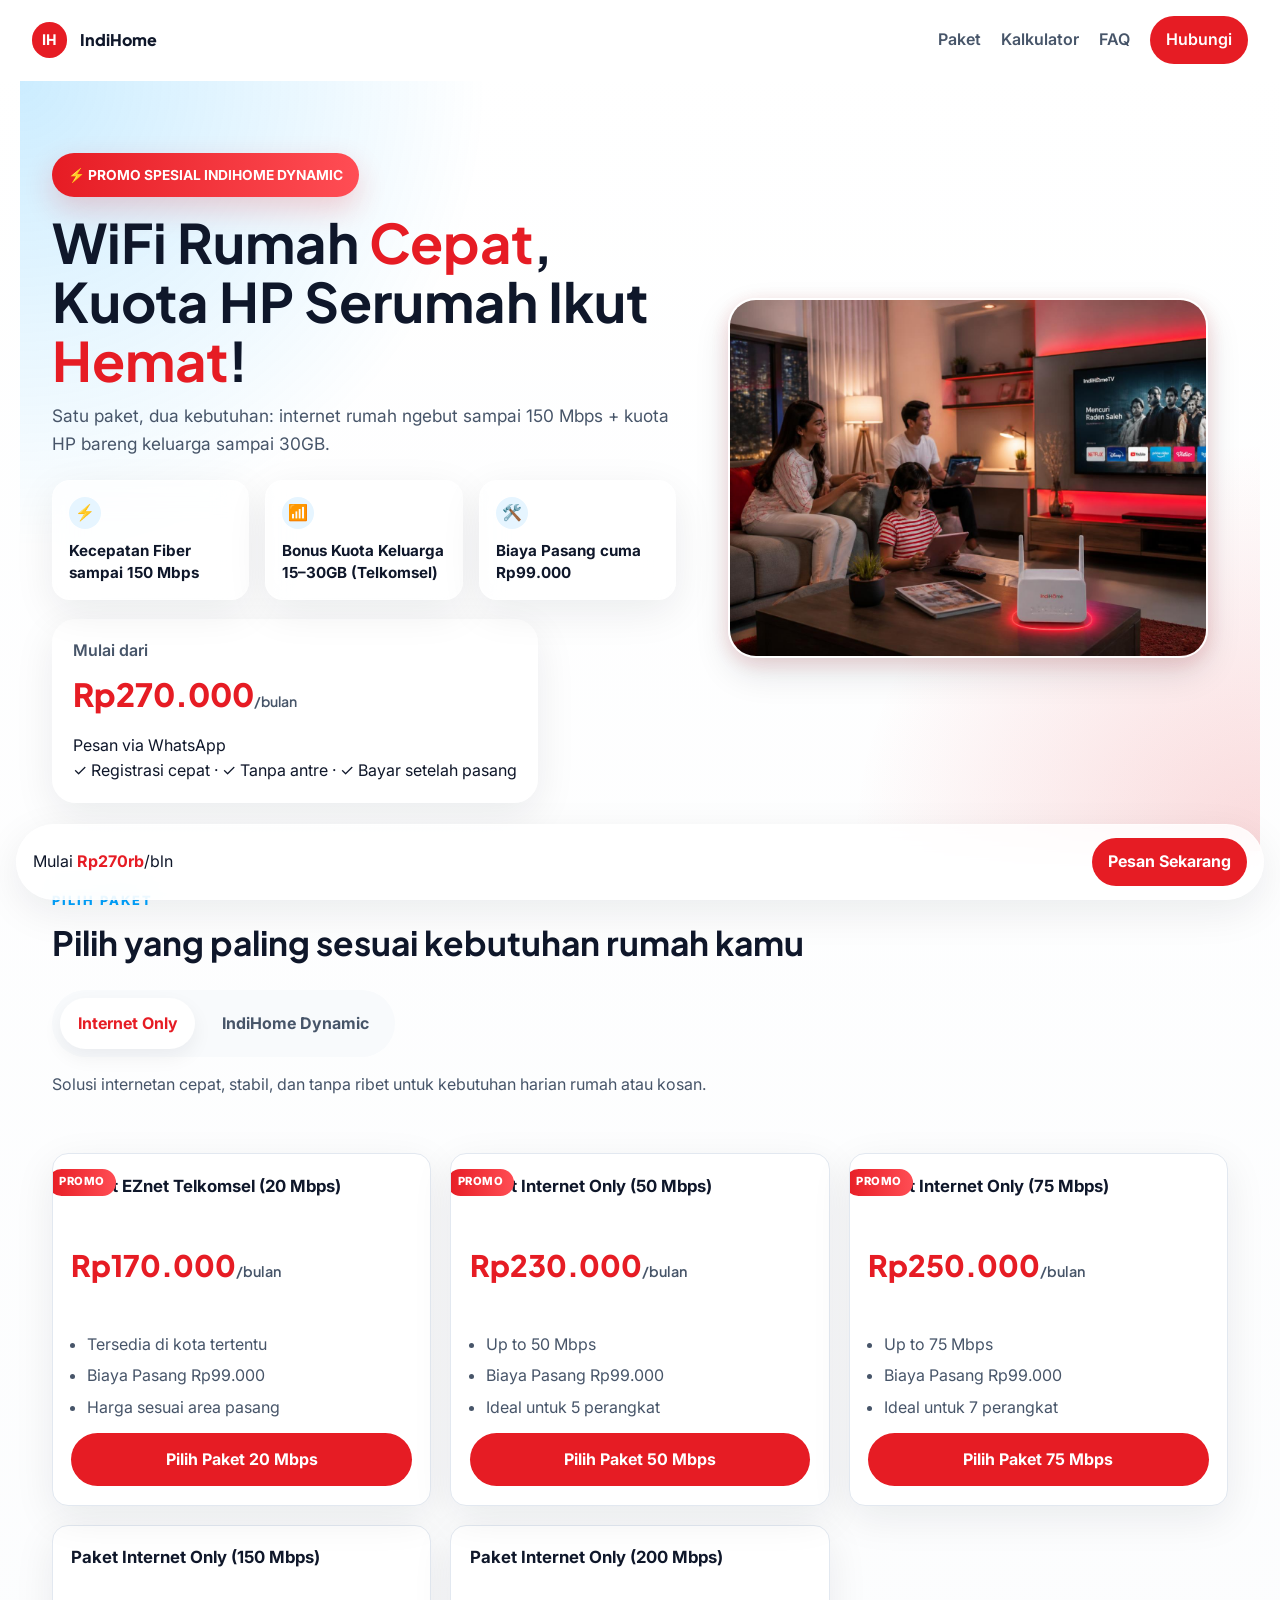
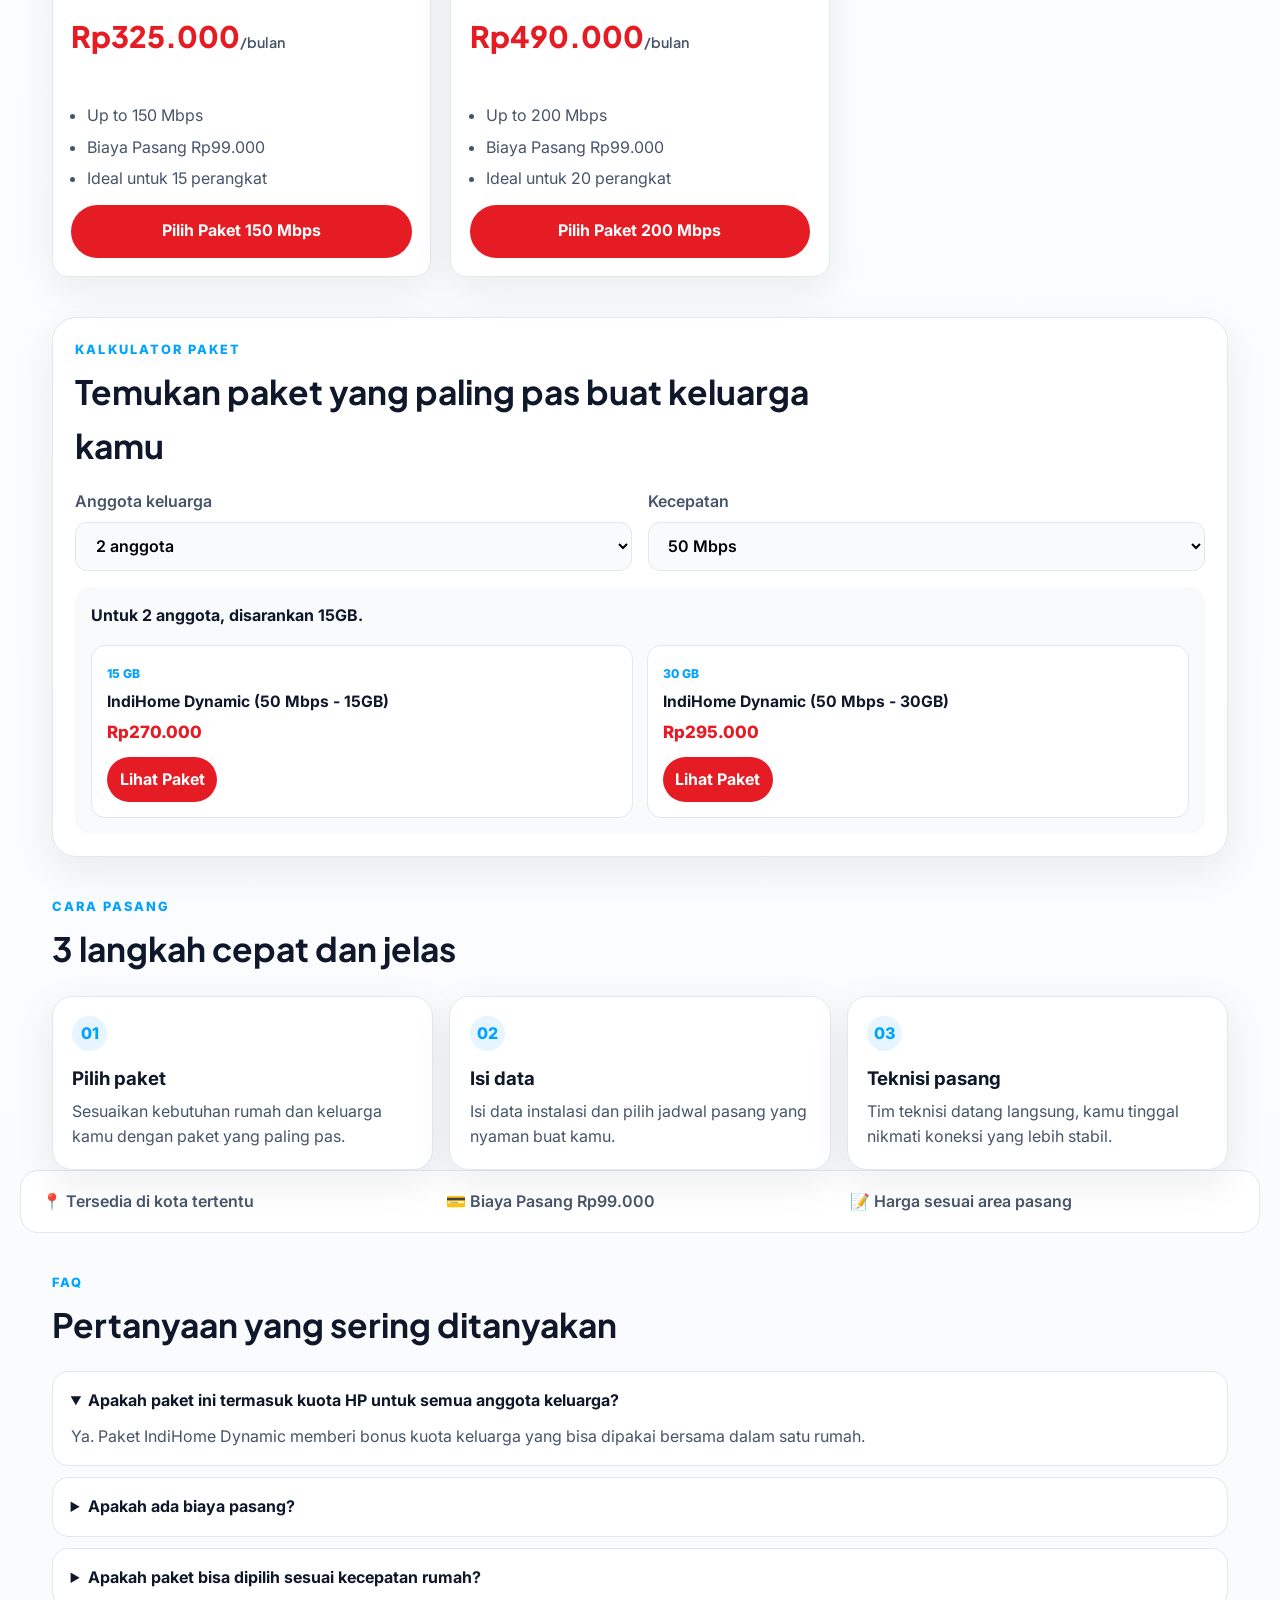
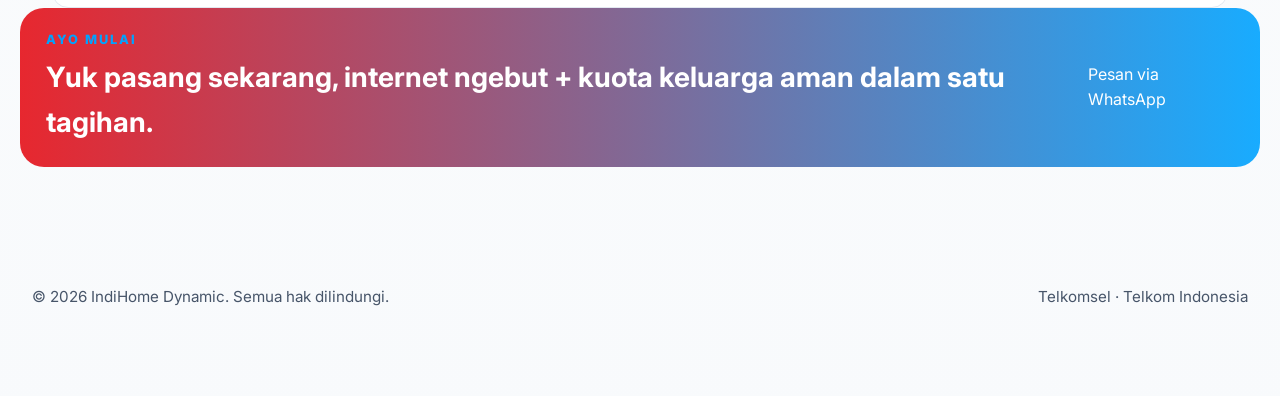
==== index.html @ 542eaa70 "Add files via upload" ====
<!DOCTYPE html>
<html lang="id">
  <head>
    <meta charset="UTF-8" />
    <meta name="viewport" content="width=device-width, initial-scale=1.0" />
    <title>IndiHome Dynamic — Promo Landing Page</title>
    <meta
      name="description"
      content="Landing page promo IndiHome Dynamic dengan paket internet rumah dan bonus kuota keluarga."
    />
    <link rel="preconnect" href="https://fonts.googleapis.com" />
    <link rel="preconnect" href="https://fonts.gstatic.com" crossorigin />
    <link
      href="https://fonts.googleapis.com/css2?family=Inter:wght@400;500;600;700&family=Plus+Jakarta+Sans:wght@600;700;800&display=swap"
      rel="stylesheet"
    />
    <link rel="stylesheet" href="styles.css" />
  </head>
  <body>
    <header class="site-header">
      <a class="brand" href="#top" aria-label="IndiHome Dynamic">
        <span class="brand__mark">IH</span>
        <span class="brand__name">IndiHome</span>
      </a>
      <nav class="site-nav" aria-label="Navigasi utama">
        <a href="#paket">Paket</a>
        <a href="#calculator">Kalkulator</a>
        <a href="#faq">FAQ</a>
        <a class="site-nav__cta" href="https://wa.me/6281234567890" target="_blank" rel="noreferrer">Hubungi</a>
      </nav>
    </header>

    <main id="top">
      <section class="hero" id="hero">
        <div class="hero__content">
          <div class="hero__badge">⚡ PROMO SPESIAL INDIHOME DYNAMIC</div>
          <h1>
            WiFi Rumah <span>Cepat</span>, Kuota HP Serumah Ikut <span>Hemat</span>!
          </h1>
          <p class="hero__subhead">
            Satu paket, dua kebutuhan: internet rumah ngebut sampai 150 Mbps + kuota HP bareng keluarga sampai 30GB.
          </p>

          <div class="feature-grid" aria-label="Keunggulan paket">
            <article class="feature-card">
              <div class="feature-card__icon">⚡</div>
              <h3>Kecepatan Fiber sampai 150 Mbps</h3>
            </article>
            <article class="feature-card">
              <div class="feature-card__icon">📶</div>
              <h3>Bonus Kuota Keluarga 15–30GB (Telkomsel)</h3>
            </article>
            <article class="feature-card">
              <div class="feature-card__icon">🛠️</div>
              <h3>Biaya Pasang cuma Rp99.000</h3>
            </article>
          </div>

          <div class="price-box">
            <div class="price-box__label">Mulai dari</div>
            <div class="price-box__price">Rp270.000<span>/bulan</span></div>
            <a class="hero__cta" href="https://wa.me/6281234567890" target="_blank" rel="noreferrer">Pesan via WhatsApp</a>
            <div class="price-box__microcopy">
              ✓ Registrasi cepat · ✓ Tanpa antre · ✓ Bayar setelah pasang
            </div>
          </div>
        </div>

        <div class="hero__visual">
  <div class="hero__image-wrapper">
    <img 
      src="hero-internet-DolJPHIx.jpg" 
      alt="Keluarga menikmati internet cepat IndiHome" 
      class="hero__image"
    />
    <!-- Accent badge optional untuk menambah daya tarik -->
    <div class="hero__image-badge">
        <span>Bonus Kuota Keluarga 15–30GB</span>
    </div>
  </div>
</div>
      </section>

      <section class="section section--tabs" id="paket">
        <div class="section-heading">
          <p class="eyebrow">Pilih paket</p>
          <h2>Pilih yang paling sesuai kebutuhan rumah kamu</h2>
        </div>
        <div class="tab-switcher" role="tablist" aria-label="Kategori paket">
          <button class="tab is-active" data-category="internet-only" role="tab" aria-selected="true" type="button">
            Internet Only
          </button>
          <button class="tab" data-category="indihome-dynamic" role="tab" aria-selected="false" type="button">
            IndiHome Dynamic
          </button>
        </div>
        <p class="tab-subtitle" id="tab-subtitle"></p>
      </section>

      <section class="section section--pricing">
        <div class="pricing-grid" id="pricing-grid"></div>
      </section>

      <section class="section calculator-section" id="calculator">
        <div class="calculator-card">
          <div class="section-heading section-heading--compact">
            <p class="eyebrow">Kalkulator paket</p>
            <h2>Temukan paket yang paling pas buat keluarga kamu</h2>
          </div>
          <div class="calculator-controls">
            <label class="control">
              <span>Anggota keluarga</span>
              <select id="family-select">
                <option value="2">2 anggota</option>
                <option value="3">3 anggota</option>
                <option value="4">4 anggota</option>
                <option value="5">4+ anggota</option>
              </select>
            </label>
            <label class="control">
              <span>Kecepatan</span>
              <select id="speed-select">
                <option value="50">50 Mbps</option>
                <option value="75">75 Mbps</option>
                <option value="100">100 Mbps</option>
                <option value="150">150 Mbps</option>
              </select>
            </label>
          </div>
          <div class="calculator-output" id="calculator-output"></div>
        </div>
      </section>

      <section class="section how-it-works" id="how-it-works">
        <div class="section-heading">
          <p class="eyebrow">Cara pasang</p>
          <h2>3 langkah cepat dan jelas</h2>
        </div>
        <div class="steps-grid">
          <article class="step-card">
            <div class="step-card__number">01</div>
            <h3>Pilih paket</h3>
            <p>Sesuaikan kebutuhan rumah dan keluarga kamu dengan paket yang paling pas.</p>
          </article>
          <article class="step-card">
            <div class="step-card__number">02</div>
            <h3>Isi data</h3>
            <p>Isi data instalasi dan pilih jadwal pasang yang nyaman buat kamu.</p>
          </article>
          <article class="step-card">
            <div class="step-card__number">03</div>
            <h3>Teknisi pasang</h3>
            <p>Tim teknisi datang langsung, kamu tinggal nikmati koneksi yang lebih stabil.</p>
          </article>
        </div>
      </section>

      <section class="section trust-strip" aria-label="Catatan penting">
        <div>📍 Tersedia di kota tertentu</div>
        <div>💳 Biaya Pasang Rp99.000</div>
        <div>📝 Harga sesuai area pasang</div>
      </section>

      <section class="section faq-section" id="faq">
        <div class="section-heading">
          <p class="eyebrow">FAQ</p>
          <h2>Pertanyaan yang sering ditanyakan</h2>
        </div>
        <div class="faq-list">
          <details open>
            <summary>Apakah paket ini termasuk kuota HP untuk semua anggota keluarga?</summary>
            <p>Ya. Paket IndiHome Dynamic memberi bonus kuota keluarga yang bisa dipakai bersama dalam satu rumah.</p>
          </details>
          <details>
            <summary>Apakah ada biaya pasang?</summary>
            <p>Biaya pasang adalah Rp99.000 sesuai ketentuan yang berlaku.</p>
          </details>
          <details>
            <summary>Apakah paket bisa dipilih sesuai kecepatan rumah?</summary>
            <p>Ya. Kamu bisa memilih kecepatan 50, 75, 100, atau 150 Mbps sesuai kebutuhan.</p>
          </details>
        </div>
      </section>

      <section class="section cta-banner">
        <div>
          <p class="eyebrow">Ayo mulai</p>
          <h2>Yuk pasang sekarang, internet ngebut + kuota keluarga aman dalam satu tagihan.</h2>
        </div>
        <a class="hero__cta" href="https://wa.me/6281234567890" target="_blank" rel="noreferrer">Pesan via WhatsApp</a>
      </section>
    </main>

    <footer class="footer">
      <p>© 2026 IndiHome Dynamic. Semua hak dilindungi.</p>
      <p>Telkomsel · Telkom Indonesia</p>
    </footer>

    <div class="mobile-bottom-bar" id="mobile-bottom-bar">
      <span>Mulai <strong>Rp270rb</strong>/bln</span>
      <a href="https://wa.me/6281234567890" target="_blank" rel="noreferrer">Pesan Sekarang</a>
    </div>

    <script src="script.js"></script>
  </body>
</html>
---- styles.css ----
:root {
  --color-brand-red: #e61c24;
  --color-brand-red-dark: #b8151b;
  --color-bg-slate: #f8fafc;
  --color-text-primary: #0f172a;
  --color-text-secondary: #475569;
  --color-accent-cyan: #00a3ff;
  --color-cyan-soft: #e6f5ff;
  --color-success: #16a34a;
  --color-border: #e2e8f0;
  --radius-card: 16px;
  --shadow-soft: 0 12px 40px rgba(15, 23, 42, 0.08);
}

* {
  box-sizing: border-box;
}

html {
  scroll-behavior: smooth;
}

body {
  margin: 0;
  font-family: "Inter", sans-serif;
  color: var(--color-text-primary);
  background: linear-gradient(180deg, #ffffff 0%, var(--color-bg-slate) 100%);
  line-height: 1.6;
}

a {
  color: inherit;
  text-decoration: none;
}

button,
select,
a {
  font: inherit;
}

button,
a,
select {
  transition: all 180ms ease;
}

button:focus-visible,
a:focus-visible,
select:focus-visible {
  outline: 2px solid var(--color-accent-cyan);
  outline-offset: 2px;
}

.site-header {
  position: sticky;
  top: 0;
  z-index: 40;
  display: flex;
  justify-content: space-between;
  align-items: center;
  padding: 1rem 2rem;
  background: rgba(255, 255, 255, 0.78);
  backdrop-filter: blur(16px);
  border-bottom: 1px solid rgba(255, 255, 255, 0.4);
}

.brand {
  display: inline-flex;
  align-items: center;
  gap: 0.8rem;
  font-weight: 800;
  font-family: "Plus Jakarta Sans", sans-serif;
}

.brand__mark {
  display: grid;
  place-items: center;
  width: 2.2rem;
  height: 2.2rem;
  border-radius: 999px;
  background: var(--color-brand-red);
  color: white;
  font-size: 0.9rem;
}

.site-nav {
  display: inline-flex;
  align-items: center;
  gap: 1.25rem;
  color: var(--color-text-secondary);
  font-weight: 600;
}

.site-nav__cta {
  padding: 0.7rem 1rem;
  border-radius: 999px;
  color: white;
  background: var(--color-brand-red);
}

.site-nav__cta:hover {
  background: var(--color-brand-red-dark);
}

main {
  padding-bottom: 5rem;
}

.hero {
  display: grid;
  grid-template-columns: 1.2fr 1fr;
  gap: 2rem;
  align-items: center;
  max-width: 1240px;
  margin: 0 auto;
  padding: 4.5rem 2rem 3rem;
  background: radial-gradient(circle at top left, rgba(0, 163, 255, 0.2), transparent 32%), radial-gradient(circle at bottom right, rgba(230, 28, 36, 0.16), transparent 28%);
}

.hero__badge {
  display: inline-flex;
  align-items: center;
  gap: 0.4rem;
  padding: 0.7rem 1rem;
  border-radius: 999px;
  color: white;
  font-size: 0.86rem;
  font-weight: 700;
  background: linear-gradient(90deg, var(--color-brand-red), #ff4d54);
  box-shadow: 0 12px 30px rgba(230, 28, 36, 0.2);
}

.hero h1 {
  margin: 1rem 0 0.8rem;
  font-family: "Plus Jakarta Sans", sans-serif;
  font-size: clamp(2rem, 3vw + 1.4rem, 3.4rem);
  line-height: 1.08;
  color: var(--color-text-primary);
}

.hero h1 span {
  color: var(--color-brand-red);
}

.hero__subhead {
  margin: 0 0 1.4rem;
  max-width: 640px;
  font-size: 1.08rem;
  color: var(--color-text-secondary);
}

.feature-grid {
  display: grid;
  grid-template-columns: repeat(3, minmax(0, 1fr));
  gap: 1rem;
  margin-bottom: 1.2rem;
}

.feature-card {
  padding: 1rem;
  border-radius: 18px;
  background: rgba(255, 255, 255, 0.65);
  border: 1px solid rgba(255, 255, 255, 0.4);
  box-shadow: var(--shadow-soft);
  backdrop-filter: blur(16px);
}

.feature-card__icon {
  display: inline-grid;
  place-items: center;
  width: 2rem;
  height: 2rem;
  margin-bottom: 0.7rem;
  border-radius: 999px;
  color: var(--color-accent-cyan);
  background: var(--color-cyan-soft);
  font-size: 1rem;
}

.feature-card h3 {
  margin: 0;
  font-size: 0.95rem;
  font-weight: 700;
  line-height: 1.4;
}

.price-box {
  display: inline-block;
  min-width: min(100%, 420px);
  padding: 1.15rem 1.25rem;
  border-radius: 24px;
  background: rgba(255, 255, 255, 0.8);
  border: 1px solid rgba(255, 255, 255, 0.6);
  box-shadow: var(--shadow-soft);
}

.price-box__label {
  color: var(--color-text-secondary);
  font-weight: 600;
}

.price-box__price {
  margin: 0.3rem 0 0.8rem;
  font-family: "Plus Jakarta Sans", sans-serif;
  font-size: 2rem;
  font-weight: 800;
  color: var(--color-brand-red);
}

.price-box__price span {
  font-size: 0.88rem;
  font-weight: 600;
  color: var(--color-text-secondary);
}

/* Pembungkus Visual Foto */
.hero__visual {
  display: flex;
  justify-content: center;
  align-items: center;
  width: 100%;
}

/* Kartu Foto Lengkung & Berwarna Proporsional */
.hero__image-wrapper {
  position: relative;
  width: 100%;
  max-width: 480px; /* Batas lebar gambar agar pas seimbang */
  aspect-ratio: 4 / 3; /* Rasio potret foto yang pas */
  border-radius: 28px; /* Sudut melengkung halus ala UI modern */
  overflow: hidden;
  box-shadow: 0 15px 35px rgba(15, 23, 42, 0.12),
              0 5px 20px rgba(230, 28, 36, 0.15); /* Soft shadow dengan sentuhan merah */
  border: 2px solid rgba(255, 255, 255, 0.8);
  transition: transform 0.3s ease, box-shadow 0.3s ease;
}

.hero__image-wrapper:hover {
  transform: translateY(-4px);
  box-shadow: 0 20px 40px rgba(15, 23, 42, 0.18),
              0 8px 25px rgba(230, 28, 36, 0.25);
}

/* Tag Gambar Foto */
.hero__image {
  width: 100%;
  height: 100%;
  object-fit: cover; /* Foto rapi terpotong otomatis tanpa gepeng */
  object-position: center;
  display: block;
}

.signal-ray-group {
  stroke: url(#lineGradient);
  stroke-width: 3;
  fill: none;
  stroke-linecap: round;
}

.signal-ray {
  stroke-dasharray: 8 10;
  animation: signalPulse 3s linear infinite;
}

.signal-ray--delay-1 {
  animation-delay: 0.4s;
}

.signal-ray--delay-2 {
  animation-delay: 0.8s;
}

.signal-ray--delay-3 {
  animation-delay: 1.2s;
}

.router-box {
  fill: #ffffff;
  stroke: rgba(0, 163, 255, 0.45);
  stroke-width: 2;
}

.router-antena {
  fill: #fff;
  stroke: rgba(0, 163, 255, 0.45);
  stroke-width: 2;
}

.router-core {
  fill: #fff;
  stroke: rgba(230, 28, 36, 0.7);
  stroke-width: 4;
}

.node {
  fill: #ffffff;
  stroke: rgba(0, 163, 255, 0.45);
  stroke-width: 2;
}

.section {
  max-width: 1240px;
  margin: 0 auto;
  padding: 2.5rem 2rem 0;
}

.section-heading {
  max-width: 760px;
  margin-bottom: 1.25rem;
}

.section-heading--compact {
  margin-bottom: 1rem;
}

.eyebrow {
  margin: 0 0 0.28rem;
  color: var(--color-accent-cyan);
  font-size: 0.8rem;
  font-weight: 800;
  letter-spacing: 0.16em;
  text-transform: uppercase;
}

.section-heading h2 {
  margin: 0;
  font-family: "Plus Jakarta Sans", sans-serif;
  font-size: clamp(1.45rem, 1.4vw + 1rem, 2.1rem);
}

.tab-switcher {
  display: inline-flex;
  gap: 0.6rem;
  padding: 0.5rem;
  border-radius: 999px;
  background: var(--color-bg-slate);
}

.tab {
  border: 0;
  background: transparent;
  padding: 0.8rem 1.1rem;
  border-radius: 999px;
  color: var(--color-text-secondary);
  cursor: pointer;
  font-weight: 700;
}

.tab.is-active {
  color: var(--color-brand-red);
  background: white;
  box-shadow: 0 8px 20px rgba(15, 23, 42, 0.06);
}

.tab-subtitle {
  margin-top: 0.9rem;
  max-width: 750px;
  color: var(--color-text-secondary);
}

.pricing-grid {
  display: grid;
  grid-template-columns: repeat(3, minmax(0, 1fr));
  gap: 1.2rem;
}

.pricing-card {
  display: flex;
  flex-direction: column;
  border-radius: var(--radius-card);
  background: white;
  border: 1px solid var(--color-border);
  box-shadow: var(--shadow-soft);
  overflow: hidden;
  min-height: 100%;
}

.pricing-card:hover {
  transform: translateY(-4px);
  box-shadow: 0 18px 40px rgba(15, 23, 42, 0.12);
}

.pricing-card.pricing-card--promo {
  position: relative;
}

.pricing-card.pricing-card--promo::before {
  content: "PROMO";
  position: absolute;
  top: 0.9rem;
  left: -0.3rem;
  padding: 0.3rem 0.7rem;
  border-radius: 999px;
  font-size: 0.7rem;
  font-weight: 800;
  letter-spacing: 0.04em;
  color: white;
  background: linear-gradient(90deg, var(--color-brand-red), #ff4d54);
}

.pricing-card__header {
  display: flex;
  align-items: center;
  gap: 0.5rem;
  padding: 0.95rem 1.05rem;
  background: var(--color-cyan-soft);
  color: var(--color-text-primary);
  font-weight: 700;
}

.pricing-card__body {
  display: flex;
  flex-direction: column;
  gap: 0.8rem;
  padding: 1.15rem;
  flex: 1;
}

.pricing-card__title {
  margin: 0;
  font-size: 1.05rem;
  font-weight: 700;
}

.pricing-card__price {
  font-family: "Plus Jakarta Sans", sans-serif;
  font-size: 1.85rem;
  font-weight: 800;
  color: var(--color-brand-red);
}

.pricing-card__price span {
  font-size: 0.9rem;
  color: var(--color-text-secondary);
  font-weight: 600;
}

.pricing-card__details {
  margin: 0;
  padding-left: 1rem;
  color: var(--color-text-secondary);
  display: grid;
  gap: 0.38rem;
}

.pricing-card__footer {
  margin-top: auto;
}

.pricing-card__cta {
  width: 100%;
  border: 0;
  padding: 0.85rem 1rem;
  border-radius: 999px;
  color: white;
  font-weight: 700;
  background: var(--color-brand-red);
  cursor: pointer;
}

.pricing-card__cta:hover {
  background: var(--color-brand-red-dark);
}

.pricing-card.selected {
  border: 2px solid var(--color-brand-red);
  box-shadow: 0 0 0 4px rgba(230, 28, 36, 0.12), 0 18px 40px rgba(15, 23, 42, 0.12);
}

.pricing-card.selected .pricing-card__cta {
  background: var(--color-brand-red-dark);
}

.calculator-card {
  padding: 1.4rem;
  border-radius: 24px;
  background: white;
  border: 1px solid var(--color-border);
  box-shadow: var(--shadow-soft);
}

.calculator-controls {
  display: grid;
  grid-template-columns: repeat(2, minmax(0, 1fr));
  gap: 1rem;
  margin-bottom: 1rem;
}

.control {
  display: grid;
  gap: 0.45rem;
  font-weight: 600;
  color: var(--color-text-secondary);
}

.control select {
  border: 1px solid var(--color-border);
  border-radius: 12px;
  padding: 0.8rem 0.95rem;
  background: var(--color-bg-slate);
}

.calculator-output {
  display: grid;
  gap: 0.9rem;
}

.calculator-output.is-loading {
  opacity: 0.75;
}

.calculator-empty {
  padding: 1rem;
  border-radius: 16px;
  background: var(--color-bg-slate);
  color: var(--color-text-secondary);
}

.recommendation-card {
  display: grid;
  gap: 1rem;
  padding: 1rem;
  border-radius: 16px;
  background: var(--color-bg-slate);
}

.recommendation-card__text {
  margin: 0;
  font-weight: 700;
}

.mini-card-grid {
  display: grid;
  grid-template-columns: repeat(2, minmax(0, 1fr));
  gap: 0.9rem;
}

.mini-card {
  padding: 0.9rem;
  border-radius: 14px;
  background: white;
  border: 1px solid var(--color-border);
}

.mini-card__badge {
  display: inline-block;
  margin-bottom: 0.35rem;
  color: var(--color-accent-cyan);
  font-size: 0.76rem;
  font-weight: 800;
  text-transform: uppercase;
}

.mini-card h4 {
  margin: 0 0 0.3rem;
  font-size: 0.98rem;
}

.mini-card__price {
  font-size: 1.06rem;
  font-weight: 800;
  color: var(--color-brand-red);
}

.mini-card__button {
  margin-top: 0.7rem;
  border: 0;
  padding: 0.6rem 0.8rem;
  border-radius: 999px;
  font-weight: 700;
  color: white;
  background: var(--color-brand-red);
  cursor: pointer;
}

.mini-card__button:hover {
  background: var(--color-brand-red-dark);
}

.steps-grid {
  display: grid;
  grid-template-columns: repeat(3, minmax(0, 1fr));
  gap: 1rem;
}

.step-card {
  padding: 1.2rem;
  border-radius: 20px;
  background: white;
  border: 1px solid var(--color-border);
  box-shadow: var(--shadow-soft);
}

.step-card__number {
  display: inline-flex;
  align-items: center;
  justify-content: center;
  width: 2.2rem;
  height: 2.2rem;
  border-radius: 999px;
  margin-bottom: 0.8rem;
  color: var(--color-accent-cyan);
  background: var(--color-cyan-soft);
  font-weight: 800;
}

.step-card h3 {
  margin: 0 0 0.3rem;
}

.step-card p {
  margin: 0;
  color: var(--color-text-secondary);
}

.trust-strip {
  display: grid;
  grid-template-columns: repeat(3, minmax(0, 1fr));
  gap: 1rem;
  padding: 1.1rem 1.3rem;
  border-radius: 18px;
  background: white;
  border: 1px solid var(--color-border);
  font-weight: 600;
  color: var(--color-text-secondary);
}

.faq-list {
  display: grid;
  gap: 0.7rem;
}

.faq-list details {
  padding: 1rem 1.1rem;
  border-radius: 16px;
  background: white;
  border: 1px solid var(--color-border);
}

.faq-list summary {
  cursor: pointer;
  font-weight: 700;
}

.faq-list p {
  margin: 0.6rem 0 0;
  color: var(--color-text-secondary);
}

.cta-banner {
  display: flex;
  justify-content: space-between;
  align-items: center;
  gap: 1rem;
  padding: 1.4rem 1.6rem;
  border-radius: 24px;
  background: linear-gradient(90deg, rgba(230, 28, 36, 0.95), rgba(0, 163, 255, 0.9));
  color: white;
}

.cta-banner h2 {
  margin: 0;
  font-size: clamp(1.15rem, 1.3vw + 1rem, 1.75rem);
}

.footer {
  display: flex;
  justify-content: space-between;
  gap: 1rem;
  padding: 1.4rem 2rem 4.5rem;
  color: var(--color-text-secondary);
  font-size: 0.95rem;
}

.mobile-bottom-bar {
  position: sticky;
  bottom: 0;
  z-index: 50;
  display: none;
  align-items: center;
  justify-content: space-between;
  gap: 0.8rem;
  margin: 0 1rem 1rem;
  padding: 0.8rem 1rem;
  border-radius: 999px;
  border: 1px solid rgba(255, 255, 255, 0.45);
  background: rgba(255, 255, 255, 0.82);
  backdrop-filter: blur(16px);
  box-shadow: var(--shadow-soft);
}

.mobile-bottom-bar.visible {
  display: flex;
}

.mobile-bottom-bar a {
  display: inline-flex;
  align-items: center;
  justify-content: center;
  padding: 0.7rem 1rem;
  border-radius: 999px;
  color: white;
  font-weight: 700;
  background: var(--color-brand-red);
}

.mobile-bottom-bar strong {
  color: var(--color-brand-red);
}

@keyframes signalPulse {
  0% {
    opacity: 0.3;
    stroke-dashoffset: 0;
  }
  60% {
    opacity: 1;
  }
  100% {
    opacity: 0.3;
    stroke-dashoffset: -32;
  }
}

@media (max-width: 1024px) {
  .hero {
    grid-template-columns: 1fr;
  }

  .hero__visual {
    order: -1;
  }

  .pricing-grid {
    grid-template-columns: repeat(2, minmax(0, 1fr));
  }
}

@media (max-width: 768px) {
  .site-header {
    padding: 1rem 1rem 0.8rem;
  }

  .site-nav {
    display: none;
  }

  .hero {
    padding: 2.4rem 1rem 2rem;
  }

  .feature-grid {
    grid-template-columns: 1fr;
  }

  .calculator-controls,
  .steps-grid,
  .trust-strip,
  .mini-card-grid {
    grid-template-columns: 1fr;
  }

  .section,
  .footer {
    padding-left: 1rem;
    padding-right: 1rem;
  }

  .pricing-grid {
    display: flex;
    overflow-x: auto;
    gap: 1rem;
    padding-bottom: 0.6rem;
    scroll-snap-type: x mandatory;
    -webkit-overflow-scrolling: touch;
  }

  .pricing-grid::-webkit-scrollbar {
    height: 8px;
  }

  .pricing-grid::-webkit-scrollbar-thumb {
    background: rgba(148, 163, 184, 0.5);
    border-radius: 999px;
  }

  .pricing-card {
    flex: 0 0 88%;
    scroll-snap-align: center;
  }

  .cta-banner {
    flex-direction: column;
    align-items: flex-start;
  }

  .footer {
    flex-direction: column;
    padding-bottom: 5rem;
  }

  .mobile-bottom-bar {
    display: flex;
  }
}

@media (max-width: 480px) {
  .hero h1 {
    font-size: 2.2rem;
  }

  .pricing-card {
    flex-basis: 92%;
  }

  .tab-switcher {
    width: 100%;
    justify-content: space-between;
  }
}

@media (prefers-reduced-motion: reduce) {
  *, *::before, *::after {
    animation-duration: 0.01ms !important;
    animation-iteration-count: 1 !important;
    transition-duration: 0.01ms !important;
    scroll-behavior: auto !important;
  }

  .signal-ray {
    animation: none;
  }
}
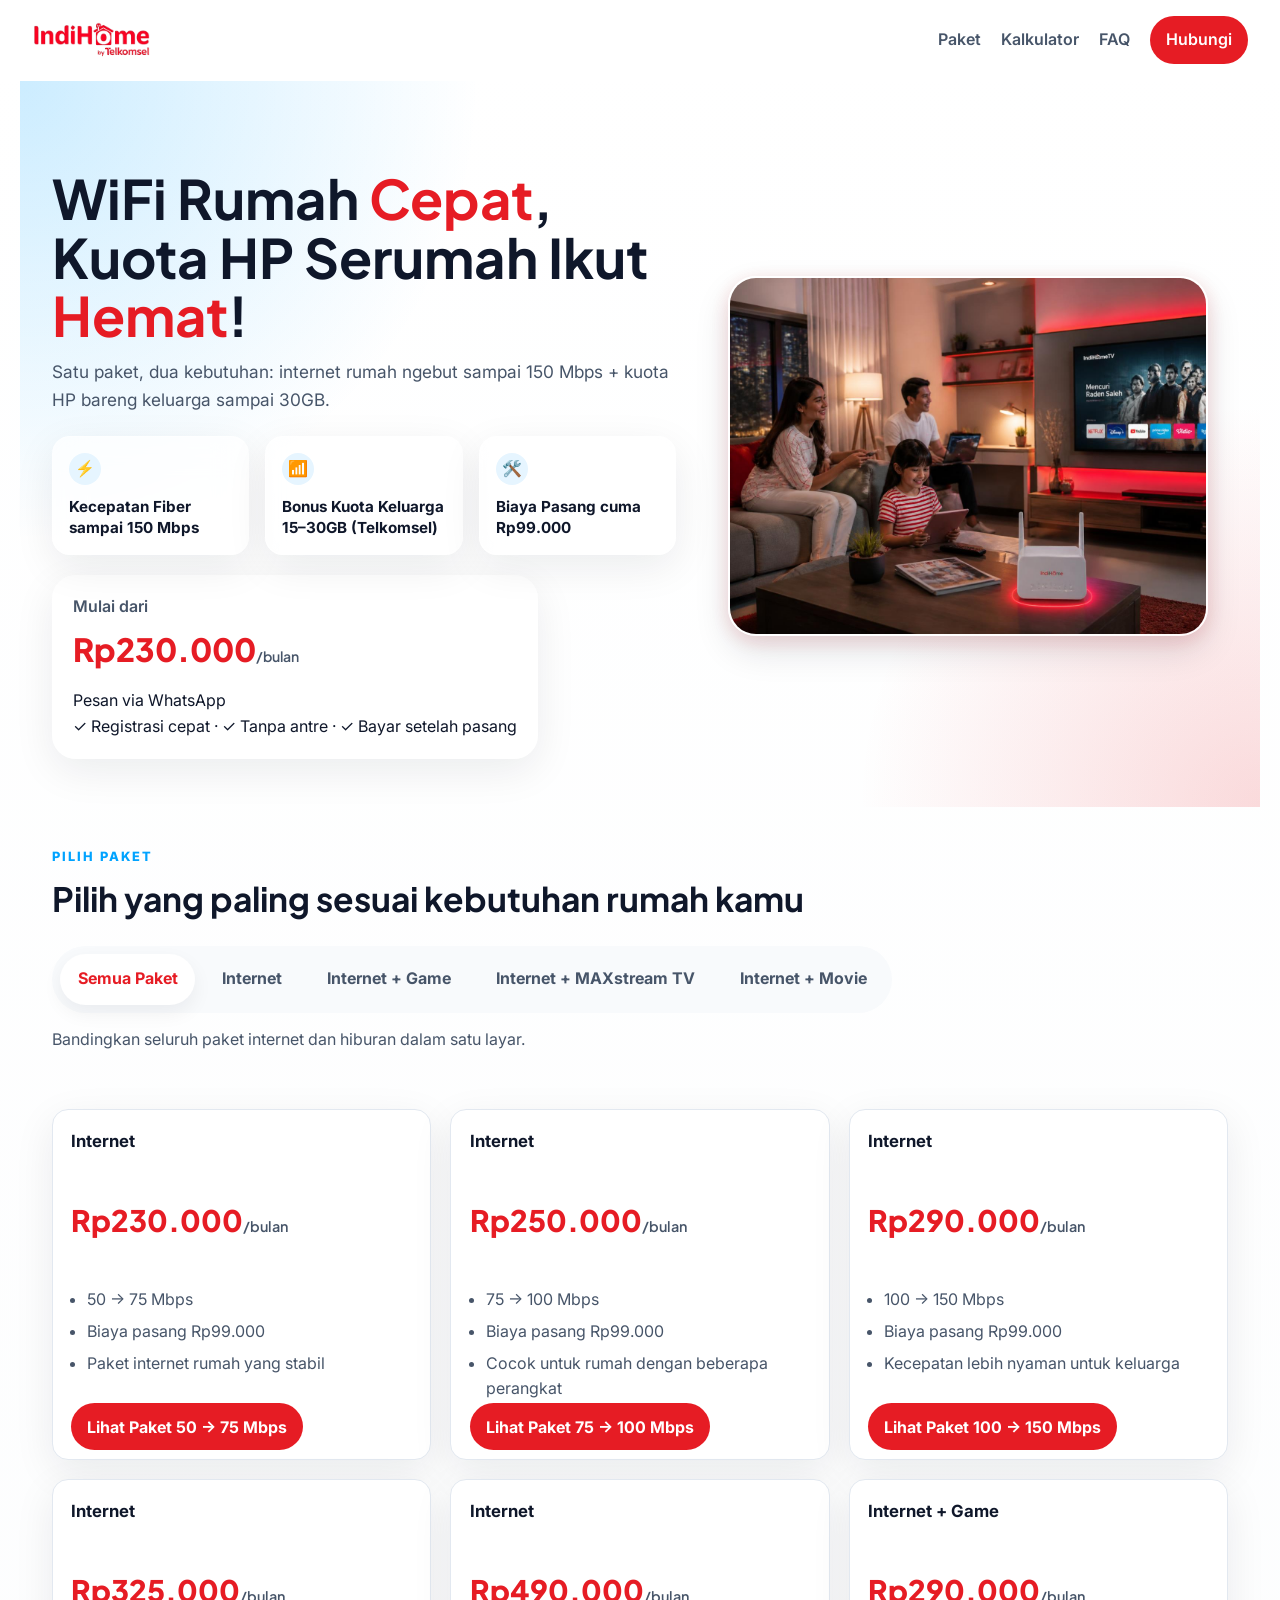
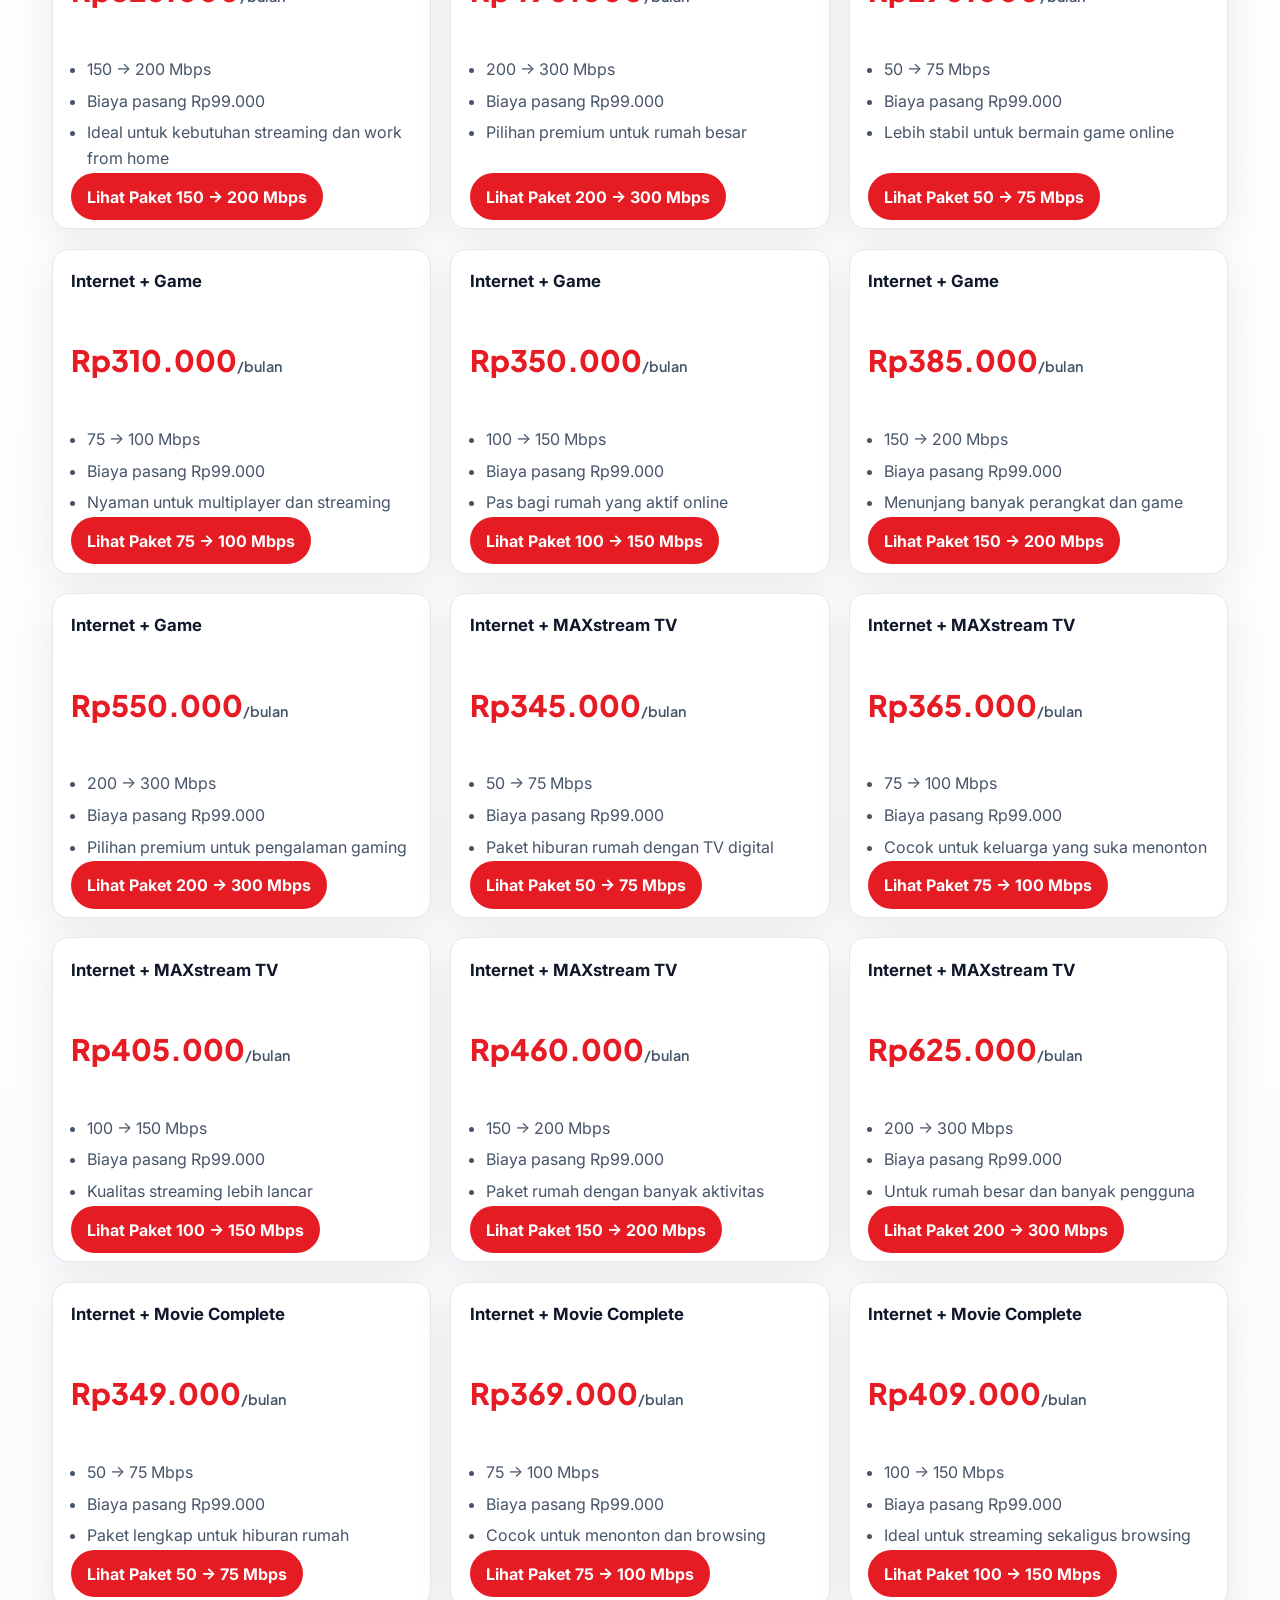
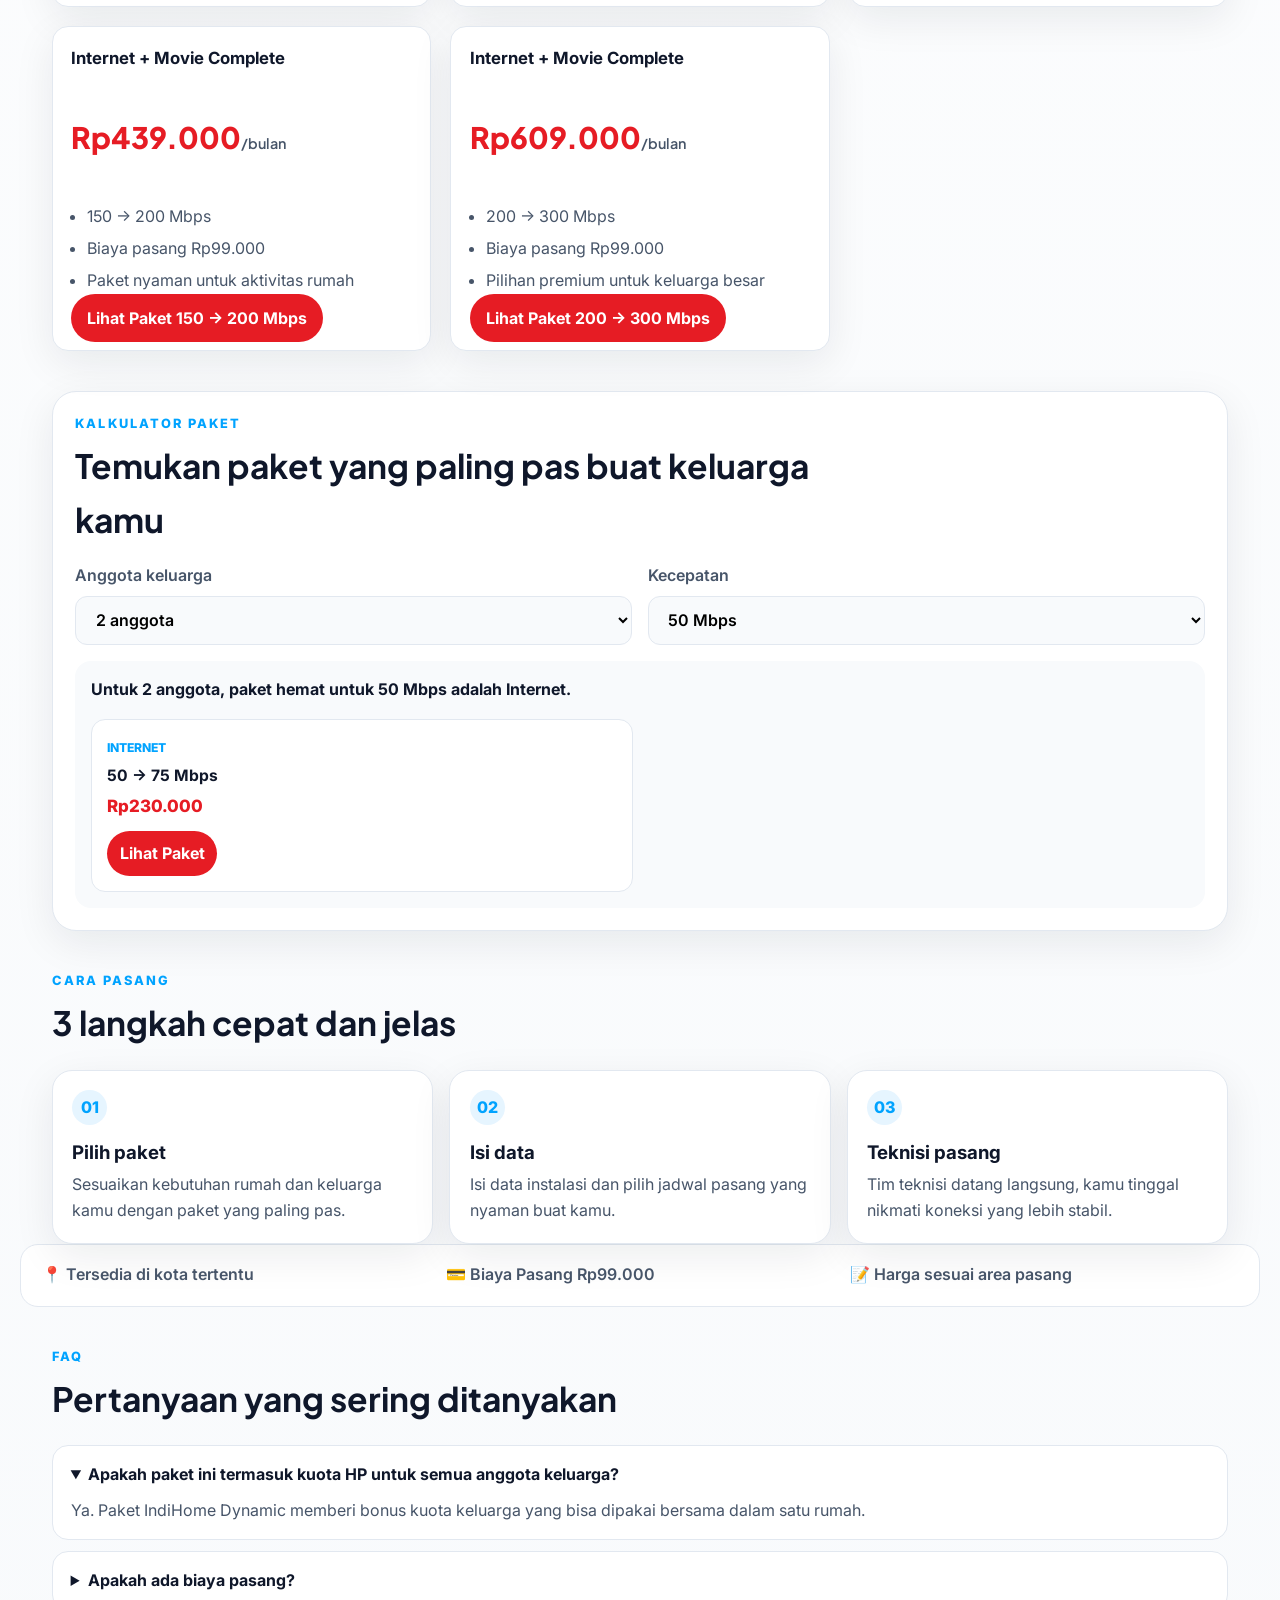
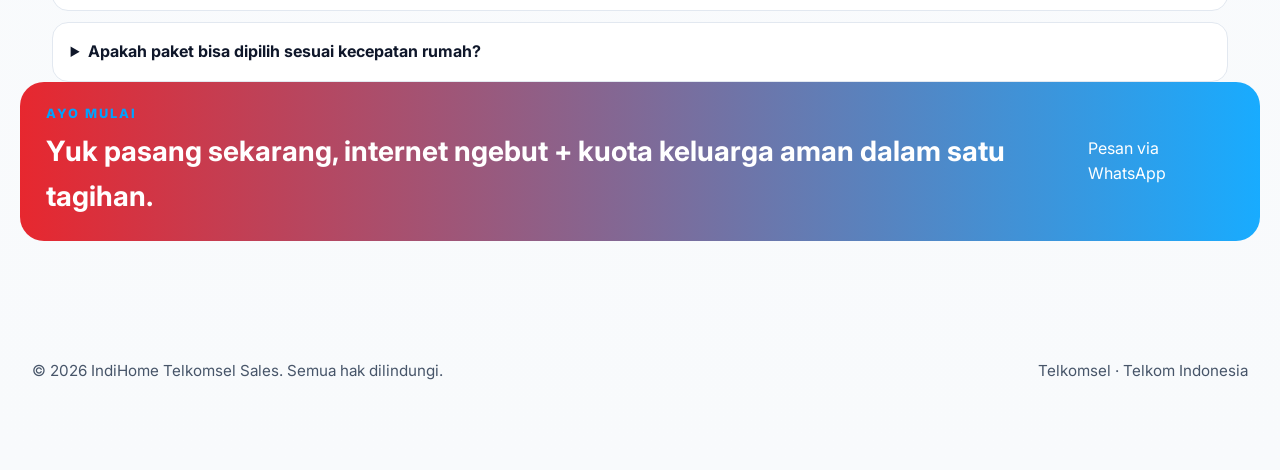
==== commit 180bdecf: "tambah file verifikasi google search console" ====
--- a/index.html
+++ b/index.html
@@ -3,11 +3,13 @@
   <head>
     <meta charset="UTF-8" />
     <meta name="viewport" content="width=device-width, initial-scale=1.0" />
-    <title>IndiHome Dynamic — Promo Landing Page</title>
+    <title>Promo IndiHome Murah & Internet Cepat | Pasang Baru</title>
     <meta
       name="description"
-      content="Landing page promo IndiHome Dynamic dengan paket internet rumah dan bonus kuota keluarga."
+      content="Dapatkan promo pasang IndiHome murah dengan internet cepat, bonus kuota keluarga, dan proses pemasangan yang mudah."
     />
+    <meta name="google-site-verification" content="s_N_z-RWJ7BHsa_tymscrifIUYk4Oc1BQaIsasx-C9E" />
+    <link rel="canonical" href="https://indihome-promote-sales.vercel.app/" />
     <link rel="preconnect" href="https://fonts.googleapis.com" />
     <link rel="preconnect" href="https://fonts.gstatic.com" crossorigin />
     <link
@@ -19,8 +21,9 @@
   <body>
     <header class="site-header">
       <a class="brand" href="#top" aria-label="IndiHome Dynamic">
-        <span class="brand__mark">IH</span>
-        <span class="brand__name">IndiHome</span>
+        <span class="brand__mark">
+          <img src="images-removebg-preview.png" alt="IndiHome logo" class="brand__logo" />
+        </span>
       </a>
       <nav class="site-nav" aria-label="Navigasi utama">
         <a href="#paket">Paket</a>
@@ -33,7 +36,7 @@
     <main id="top">
       <section class="hero" id="hero">
         <div class="hero__content">
-          <div class="hero__badge">⚡ PROMO SPESIAL INDIHOME DYNAMIC</div>
+        
           <h1>
             WiFi Rumah <span>Cepat</span>, Kuota HP Serumah Ikut <span>Hemat</span>!
           </h1>
@@ -58,8 +61,8 @@
 
           <div class="price-box">
             <div class="price-box__label">Mulai dari</div>
-            <div class="price-box__price">Rp270.000<span>/bulan</span></div>
-            <a class="hero__cta" href="https://wa.me/6281234567890" target="_blank" rel="noreferrer">Pesan via WhatsApp</a>
+            <div class="price-box__price">Rp230.000<span>/bulan</span></div>
+            <a class="hero__cta" href="https://wa.me/628211692094" target="_blank" rel="noreferrer">Pesan via WhatsApp</a>
             <div class="price-box__microcopy">
               ✓ Registrasi cepat · ✓ Tanpa antre · ✓ Bayar setelah pasang
             </div>
@@ -87,11 +90,20 @@
           <h2>Pilih yang paling sesuai kebutuhan rumah kamu</h2>
         </div>
         <div class="tab-switcher" role="tablist" aria-label="Kategori paket">
-          <button class="tab is-active" data-category="internet-only" role="tab" aria-selected="true" type="button">
-            Internet Only
-          </button>
-          <button class="tab" data-category="indihome-dynamic" role="tab" aria-selected="false" type="button">
-            IndiHome Dynamic
+          <button class="tab is-active" data-category="all-packages" role="tab" aria-selected="true" type="button">
+            Semua Paket
+          </button>
+          <button class="tab" data-category="internet" role="tab" aria-selected="false" type="button">
+            Internet
+          </button>
+          <button class="tab" data-category="internet-game" role="tab" aria-selected="false" type="button">
+            Internet + Game
+          </button>
+          <button class="tab" data-category="internet-maxstream" role="tab" aria-selected="false" type="button">
+            Internet + MAXstream TV
+          </button>
+          <button class="tab" data-category="internet-movie" role="tab" aria-selected="false" type="button">
+            Internet + Movie
           </button>
         </div>
         <p class="tab-subtitle" id="tab-subtitle"></p>
@@ -124,6 +136,8 @@
                 <option value="75">75 Mbps</option>
                 <option value="100">100 Mbps</option>
                 <option value="150">150 Mbps</option>
+                <option value="200">200 Mbps</option>
+                <option value="300">300 Mbps</option>
               </select>
             </label>
           </div>
@@ -187,18 +201,18 @@
           <p class="eyebrow">Ayo mulai</p>
           <h2>Yuk pasang sekarang, internet ngebut + kuota keluarga aman dalam satu tagihan.</h2>
         </div>
-        <a class="hero__cta" href="https://wa.me/6281234567890" target="_blank" rel="noreferrer">Pesan via WhatsApp</a>
+        <a class="hero__cta" href="https://wa.me/628211692094" target="_blank" rel="noreferrer">Pesan via WhatsApp</a>
       </section>
     </main>
 
     <footer class="footer">
-      <p>© 2026 IndiHome Dynamic. Semua hak dilindungi.</p>
+      <p>© 2026 IndiHome Telkomsel Sales. Semua hak dilindungi.</p>
       <p>Telkomsel · Telkom Indonesia</p>
     </footer>
 
     <div class="mobile-bottom-bar" id="mobile-bottom-bar">
-      <span>Mulai <strong>Rp270rb</strong>/bln</span>
-      <a href="https://wa.me/6281234567890" target="_blank" rel="noreferrer">Pesan Sekarang</a>
+      <span>Mulai <strong>Rp230rb</strong>/bln</span>
+      <a href="https://wa.me/628211692094" target="_blank" rel="noreferrer">Pesan Sekarang</a>
     </div>
 
     <script src="script.js"></script>
--- a/styles.css
+++ b/styles.css
@@ -74,14 +74,38 @@
 }
 
 .brand__mark {
-  display: grid;
-  place-items: center;
-  width: 2.2rem;
-  height: 2.2rem;
-  border-radius: 999px;
-  background: var(--color-brand-red);
-  color: white;
-  font-size: 0.9rem;
+  display: inline-flex;
+  align-items: center;
+  justify-content: center;
+  width: auto;
+  height: auto;
+  padding: 0;
+  border-radius: 0;
+  background: transparent;
+  color: inherit;
+  font-size: inherit;
+}
+
+/* When a logo image is provided inside the mark */
+.brand__mark .brand__logo {
+  display: block;
+  width: auto;
+  height: 36px; /* smaller logo height */
+  max-width: 220px;
+  object-fit: contain;
+  background: transparent;
+}
+
+@media (max-width: 768px) {
+  .brand__mark .brand__logo {
+    height: 36px;
+    max-width: 160px;
+  }
+}
+
+.brand__name {
+  font-size: 1rem;
+  letter-spacing: -0.01em;
 }
 
 .site-nav {
@@ -331,6 +355,7 @@
 
 .tab-switcher {
   display: inline-flex;
+  flex-wrap: wrap;
   gap: 0.6rem;
   padding: 0.5rem;
   border-radius: 999px;
@@ -399,16 +424,6 @@
   background: linear-gradient(90deg, var(--color-brand-red), #ff4d54);
 }
 
-.pricing-card__header {
-  display: flex;
-  align-items: center;
-  gap: 0.5rem;
-  padding: 0.95rem 1.05rem;
-  background: var(--color-cyan-soft);
-  color: var(--color-text-primary);
-  font-weight: 700;
-}
-
 .pricing-card__body {
   display: flex;
   flex-direction: column;
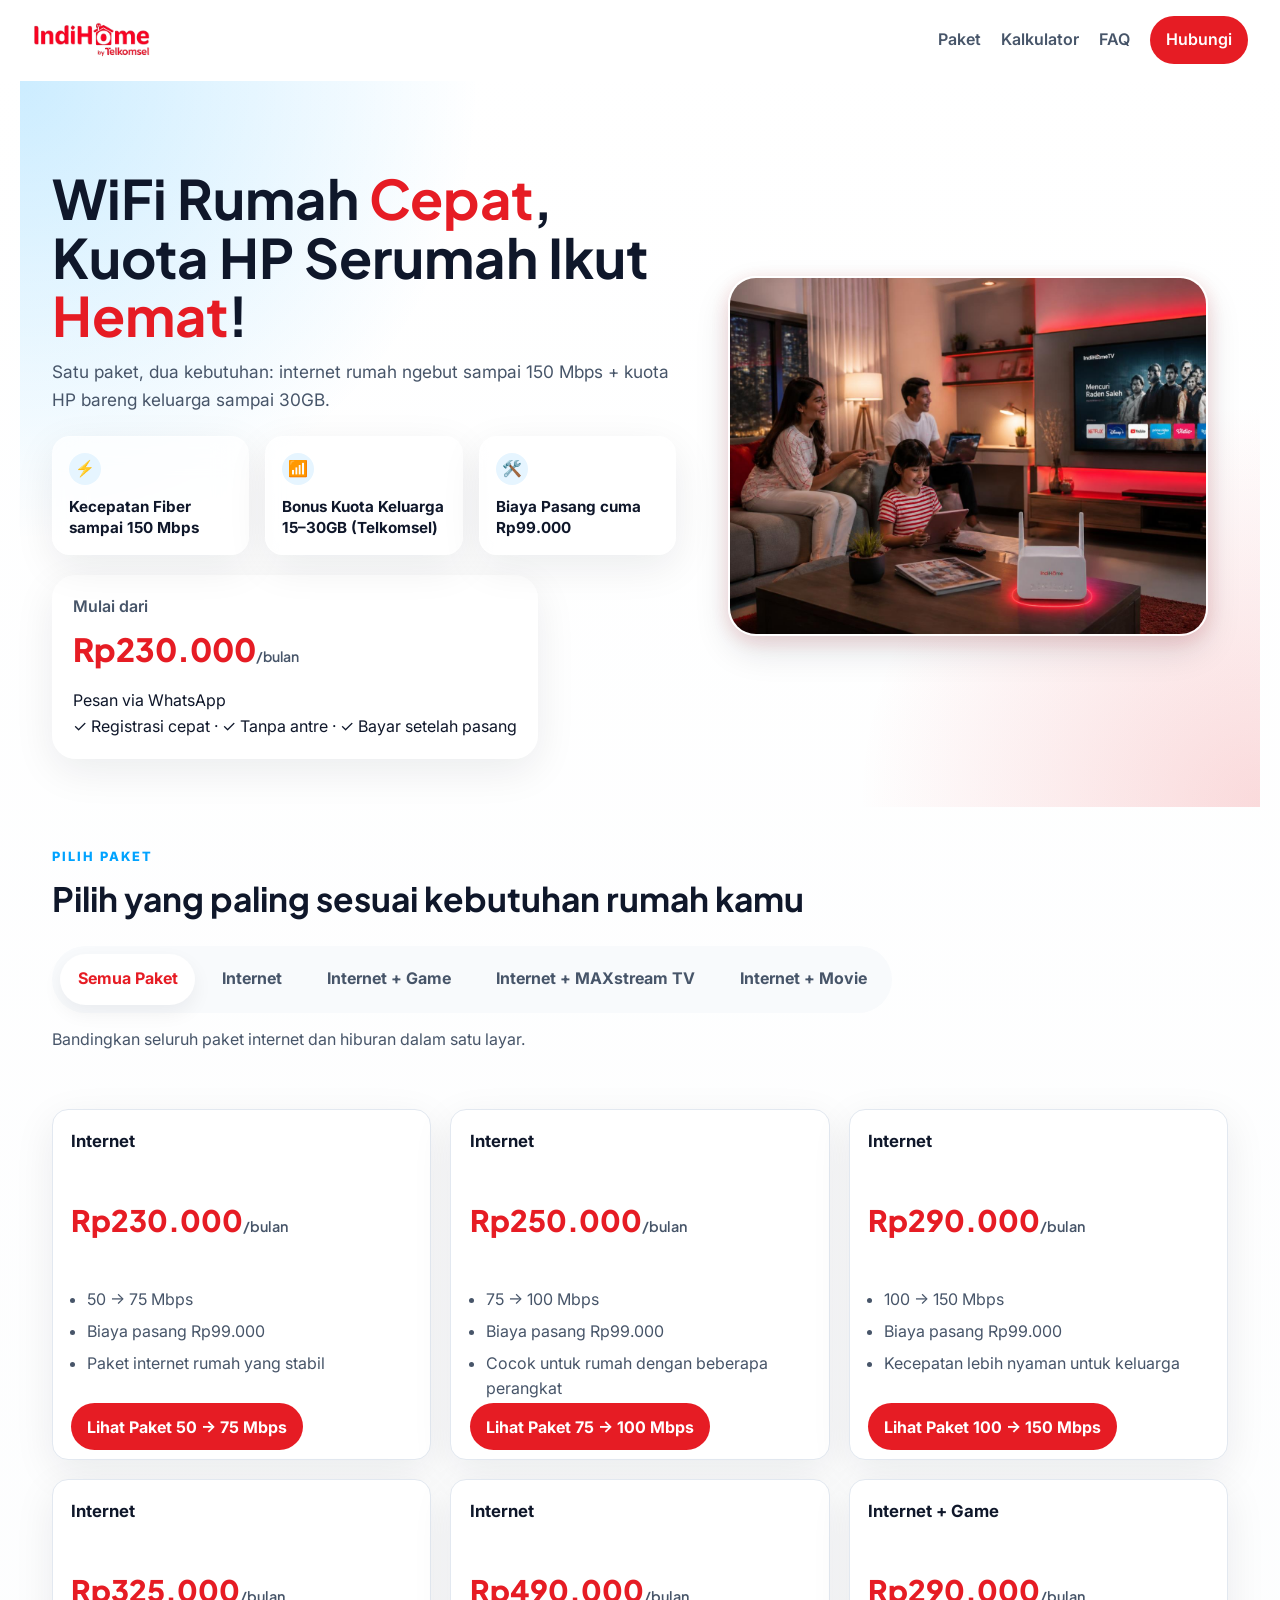
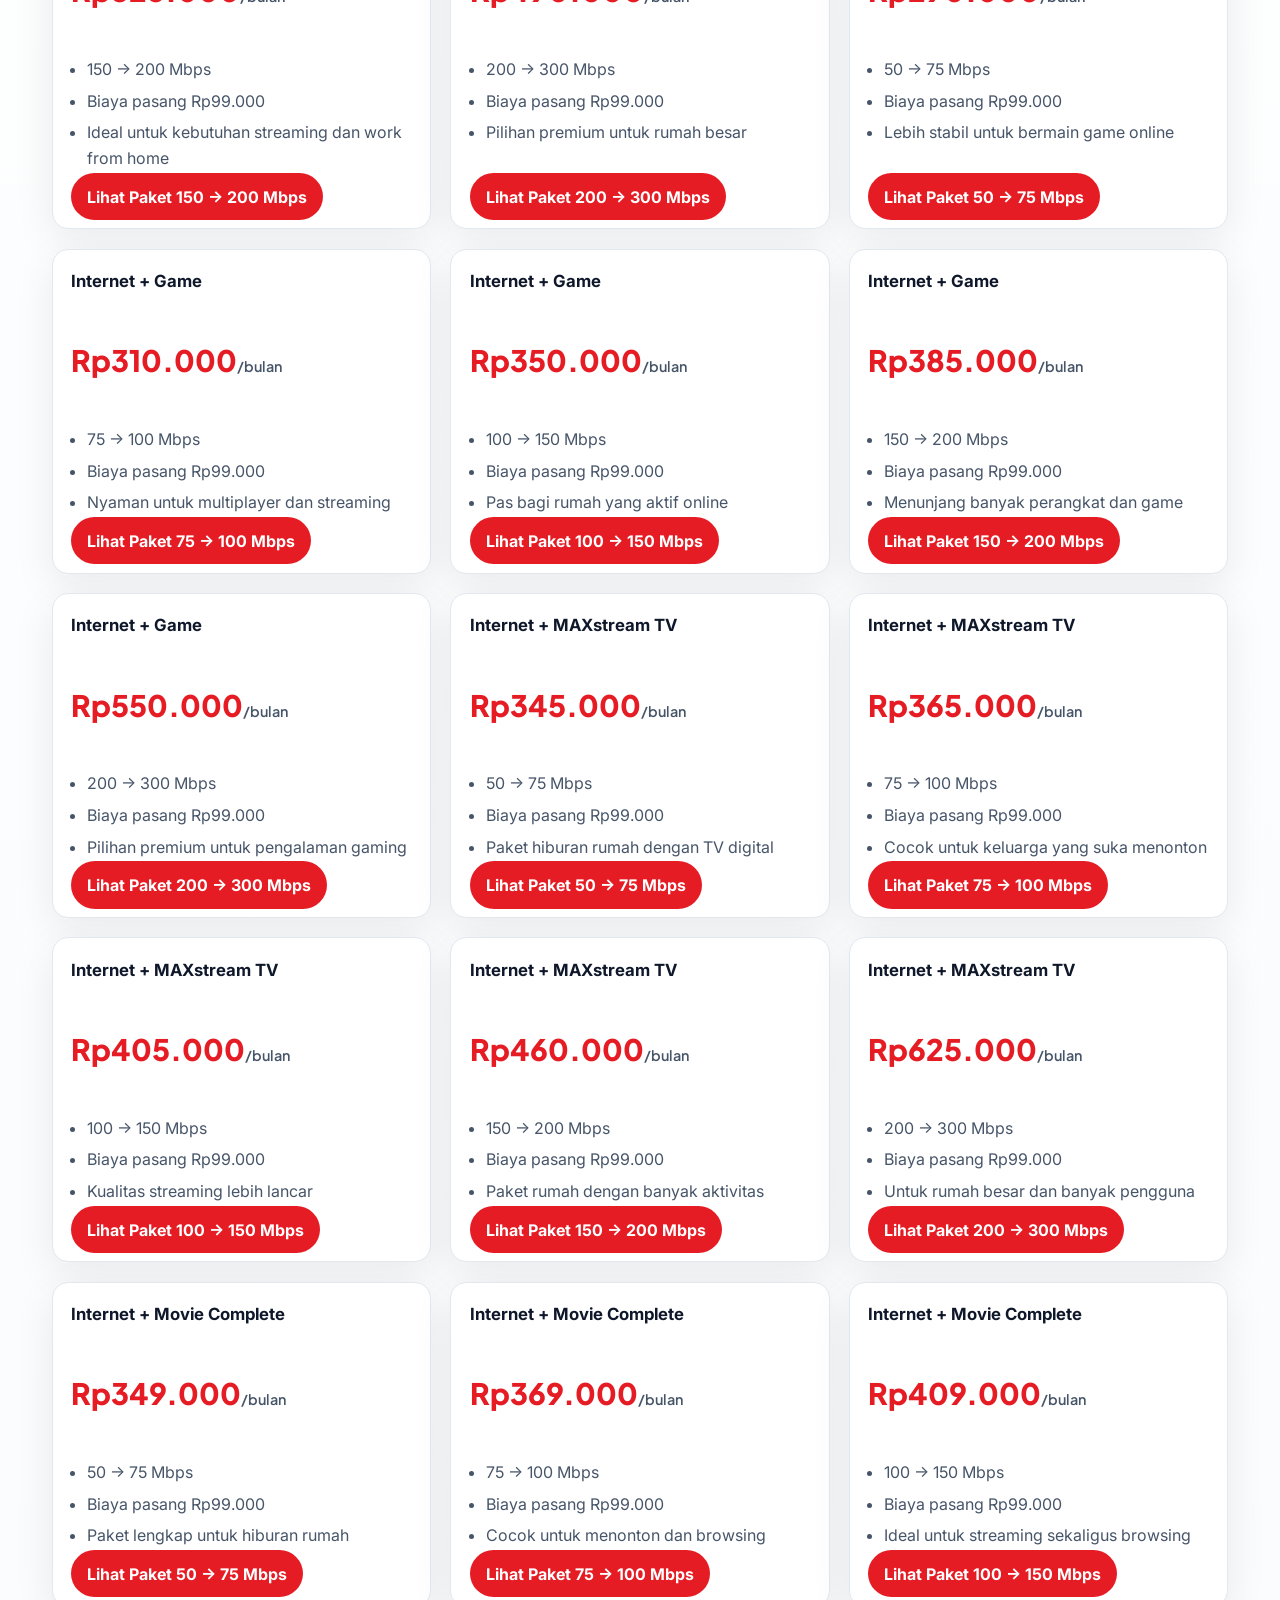
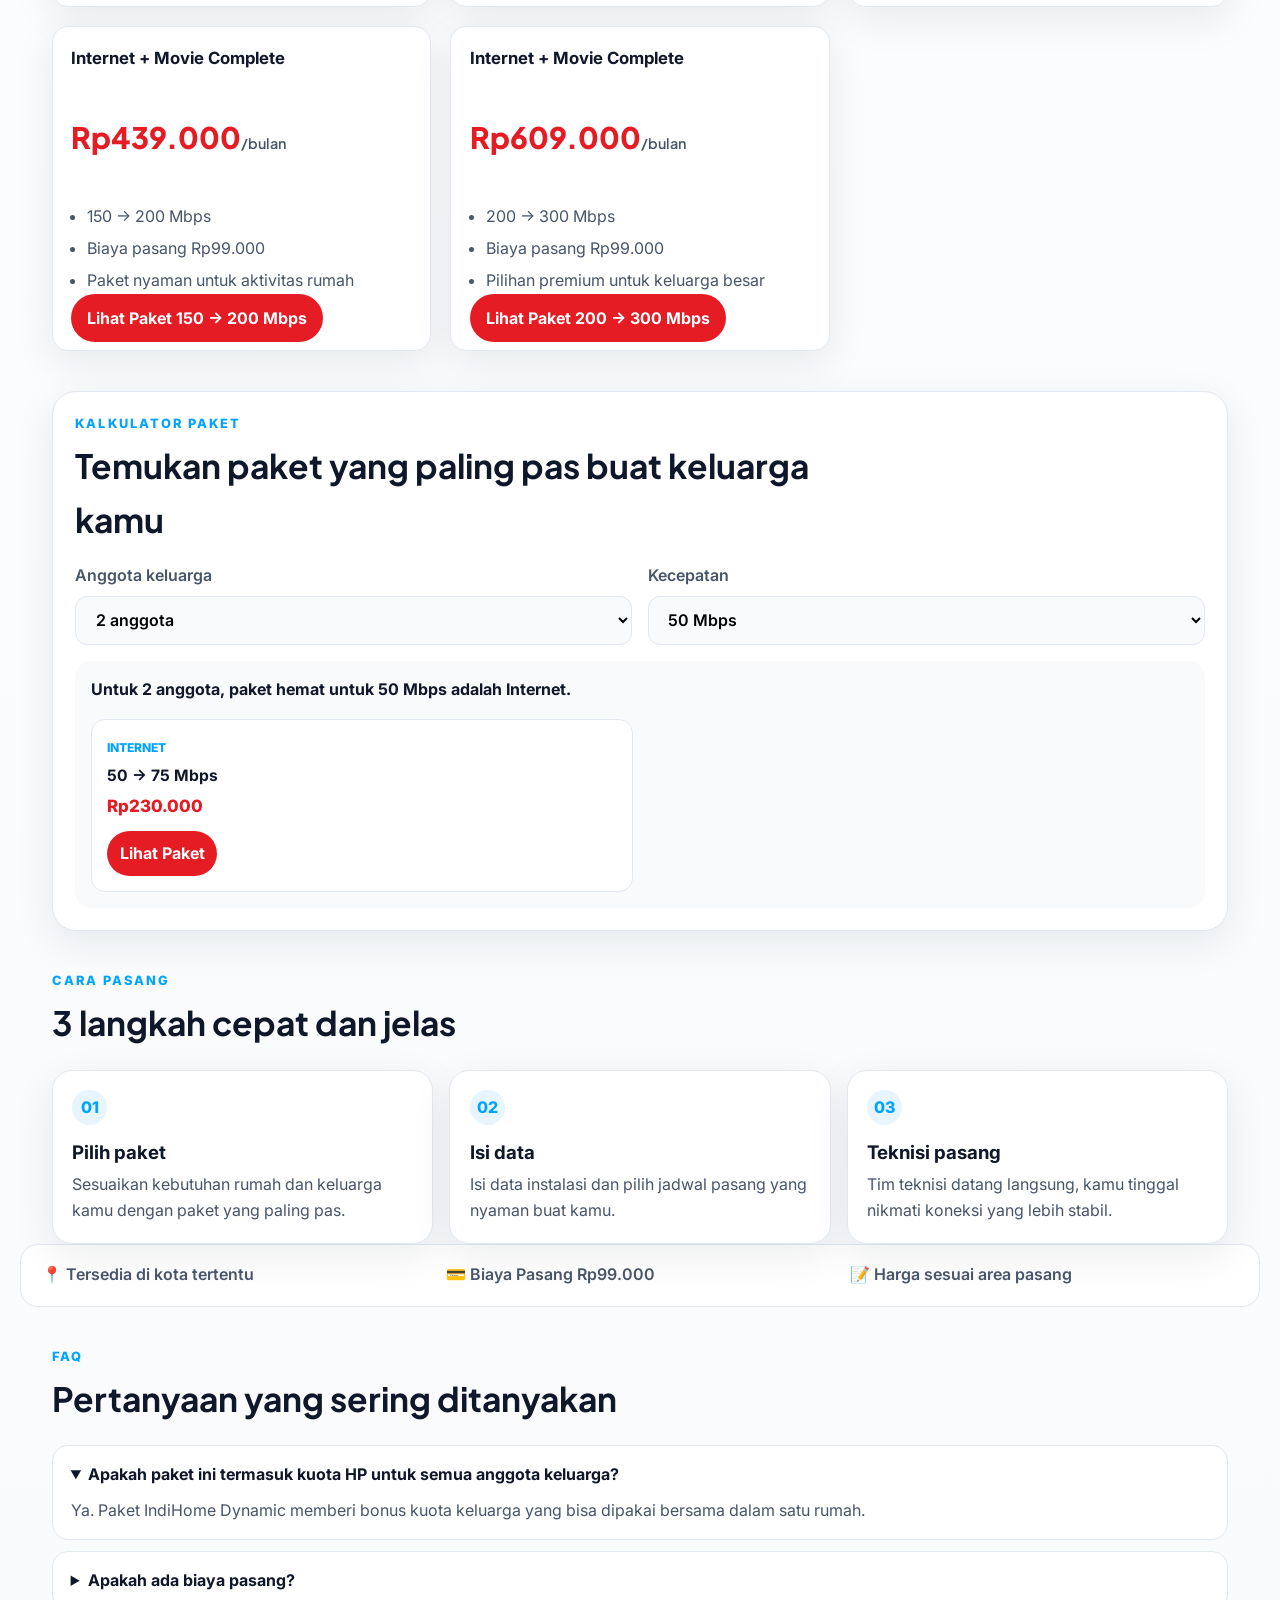
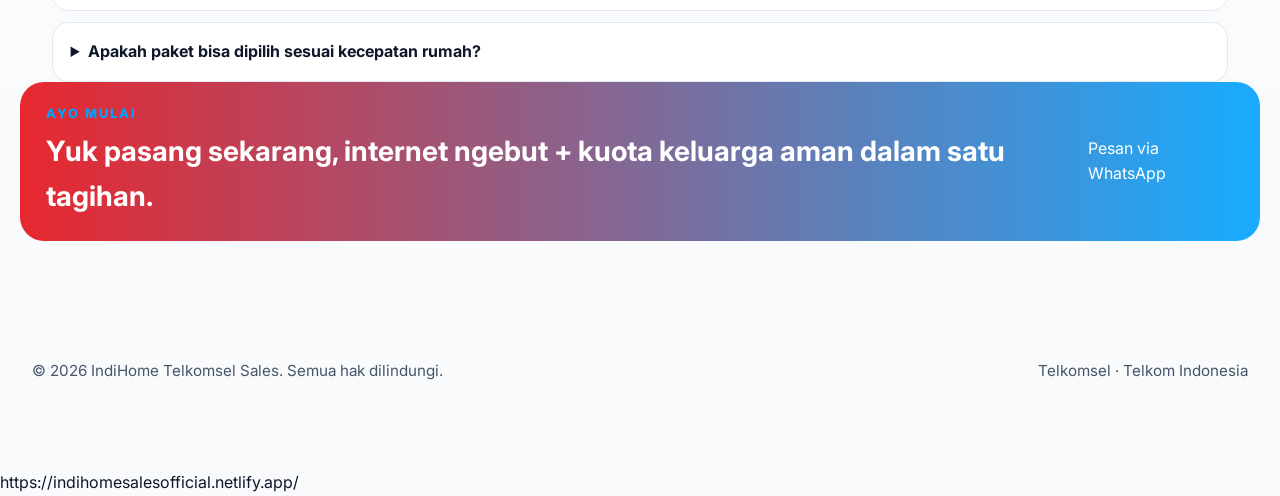
==== commit 4c1b4d7c: "tambah sitemap.xml" ====
--- a/index.html
+++ b/index.html
@@ -215,6 +215,13 @@
       <a href="https://wa.me/628211692094" target="_blank" rel="noreferrer">Pesan Sekarang</a>
     </div>
 
+    <?xml version="1.0" encoding="UTF-8"?>
+<urlset xmlns="http://www.sitemaps.org/schemas/sitemap/0.9">
+  <url>
+    <loc>https://indihomesalesofficial.netlify.app/</loc>
+  </url>
+</urlset>
+
     <script src="script.js"></script>
   </body>
 </html>
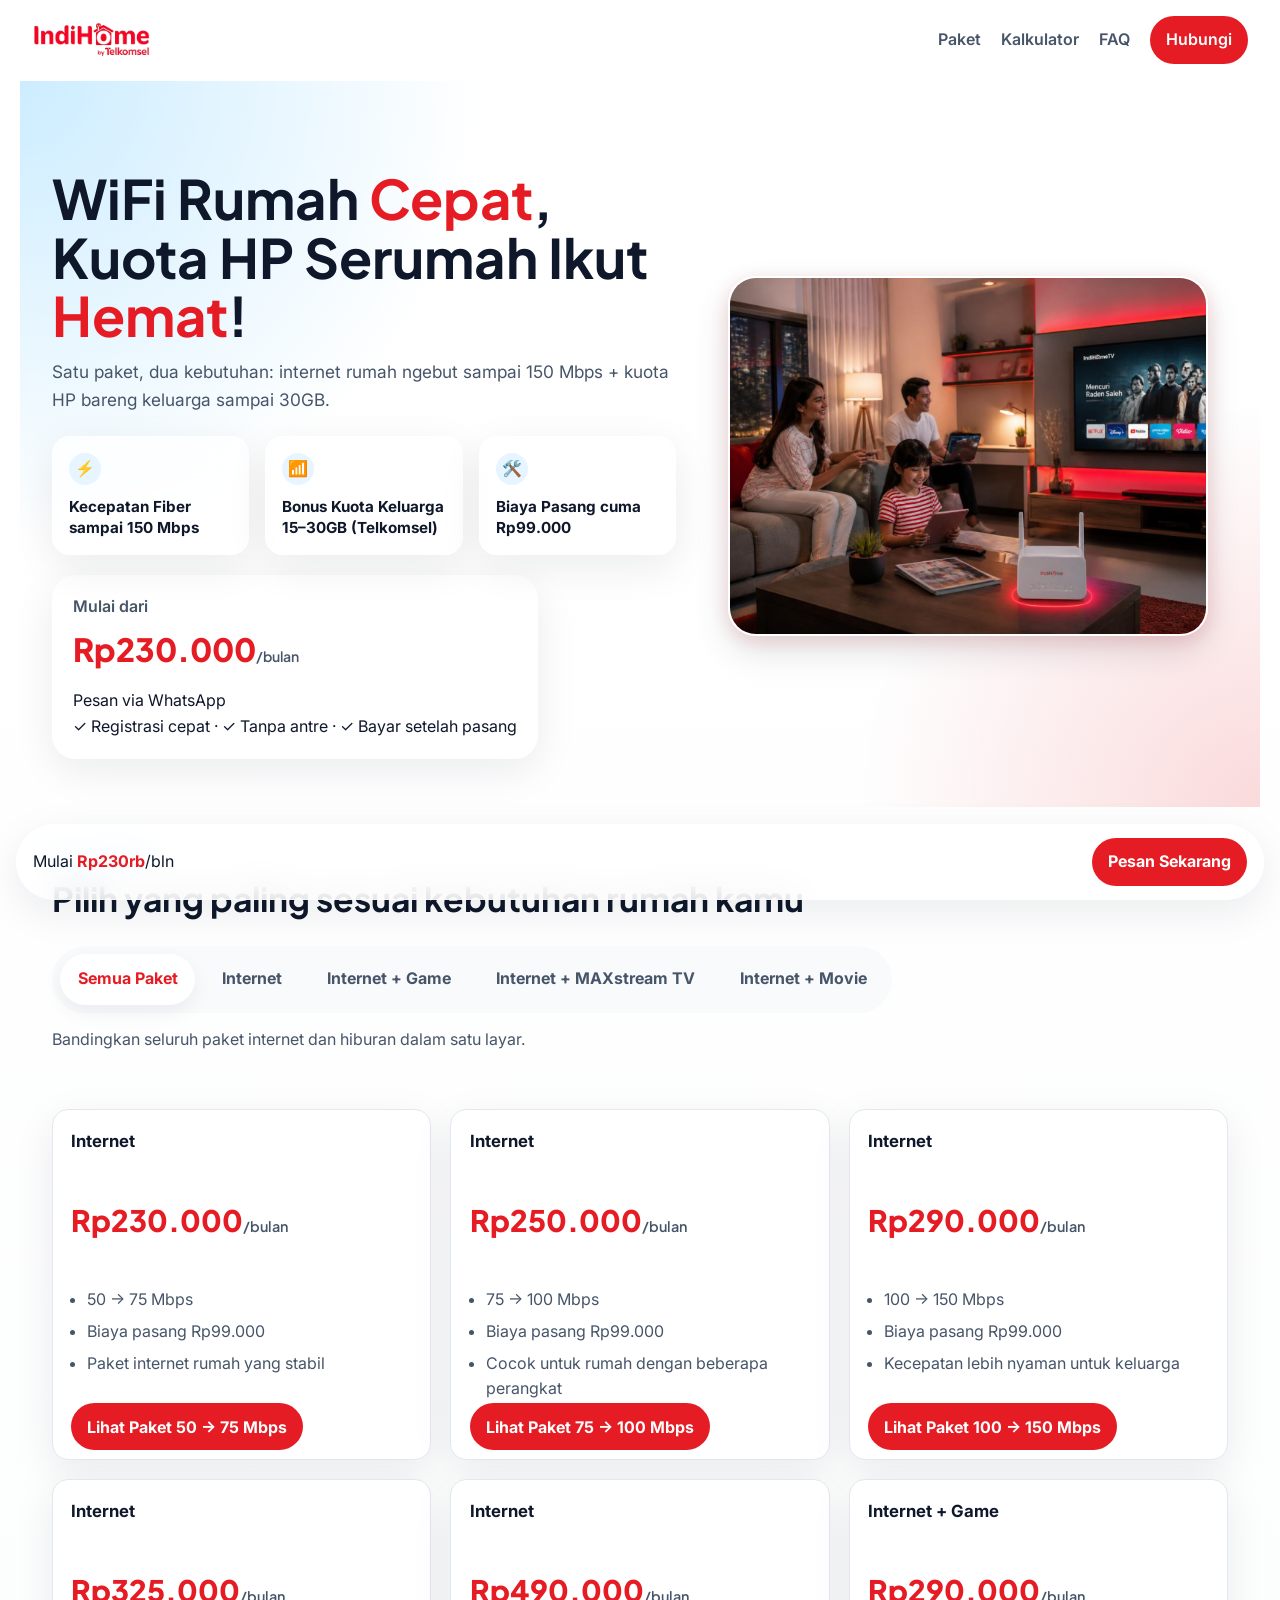
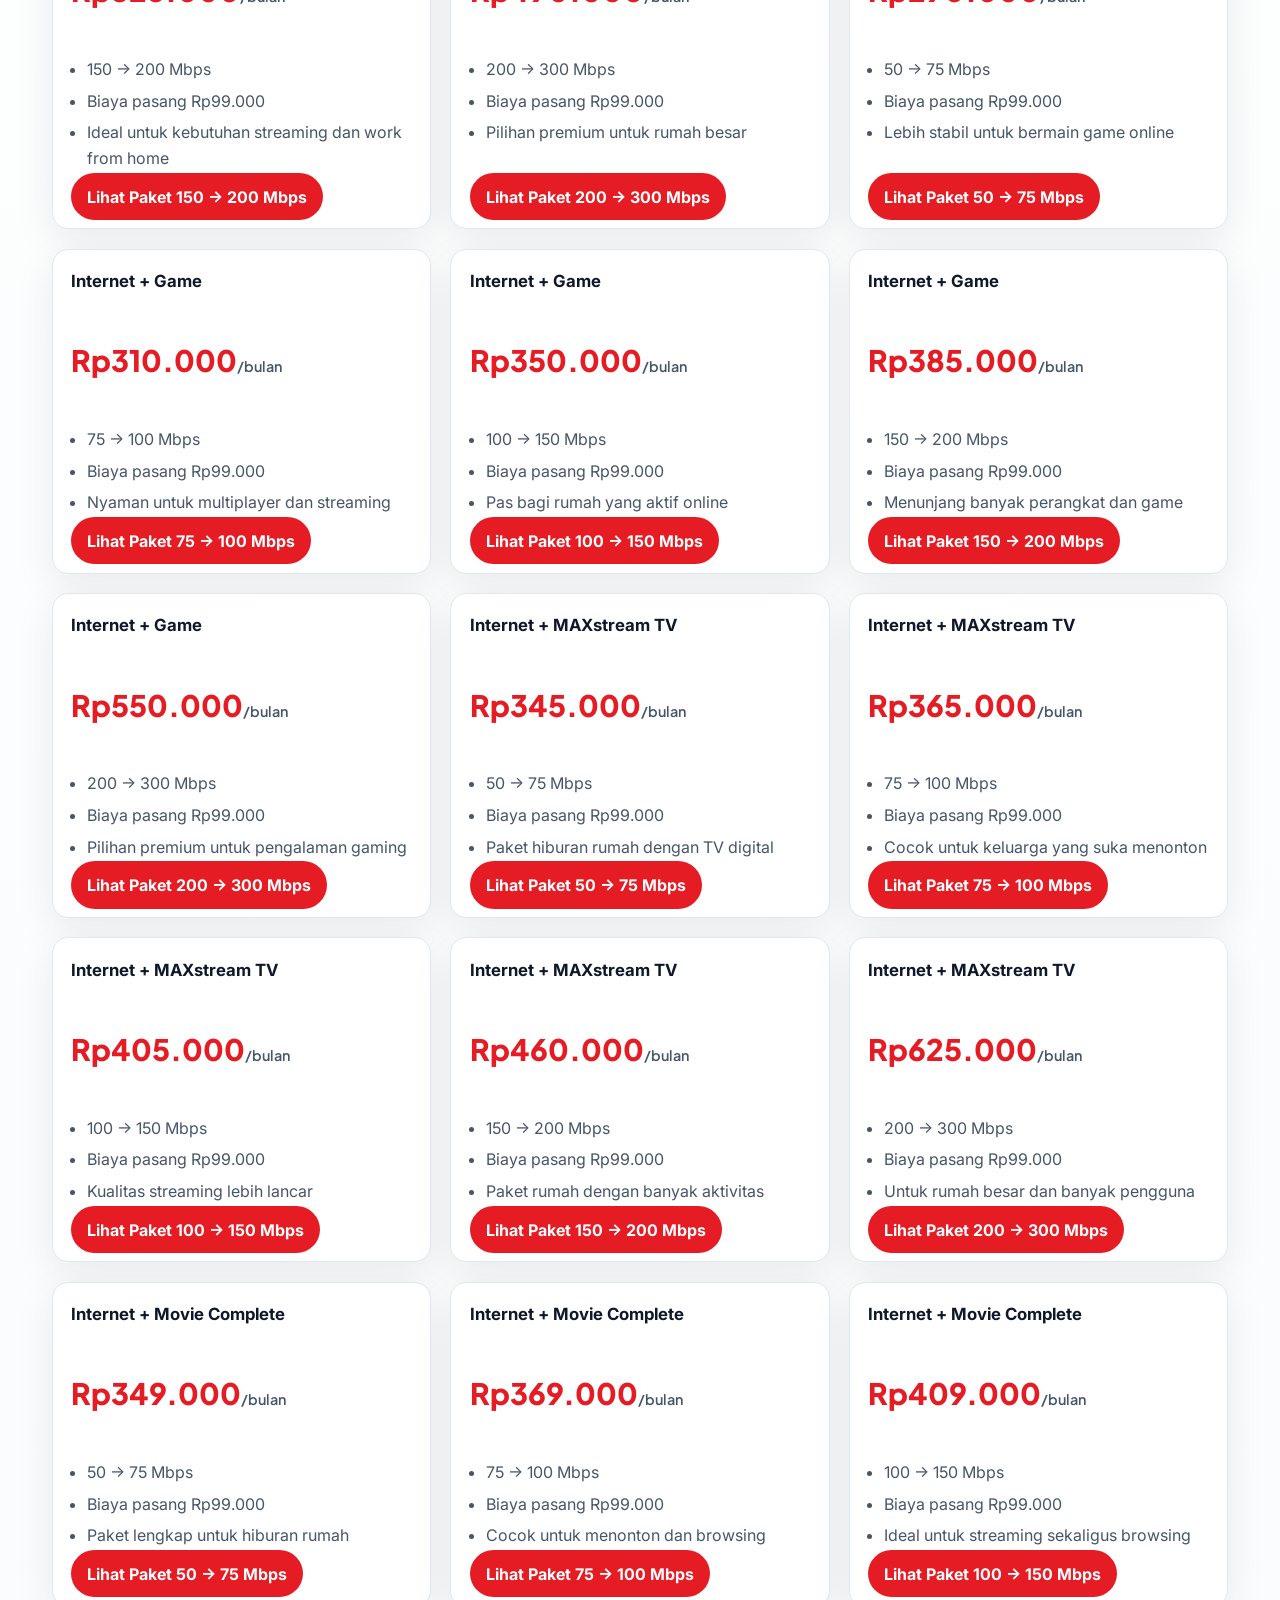
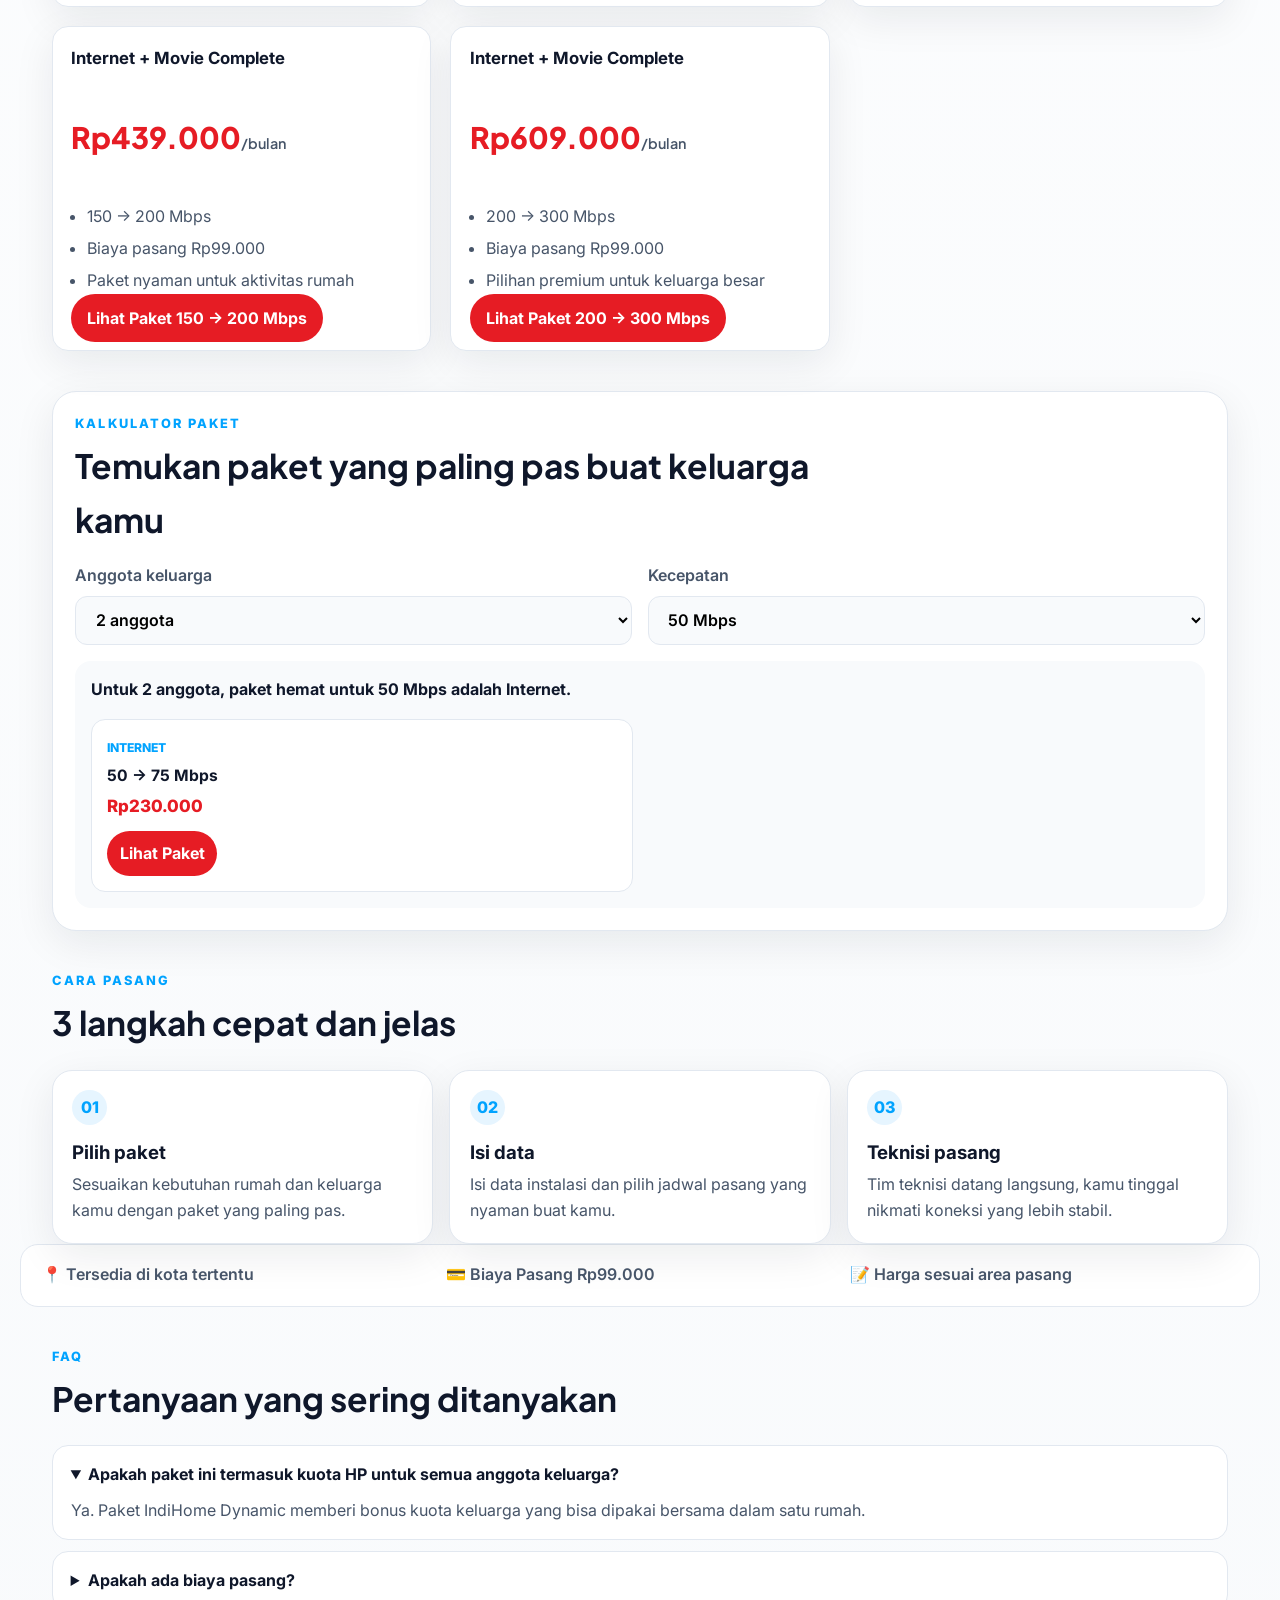
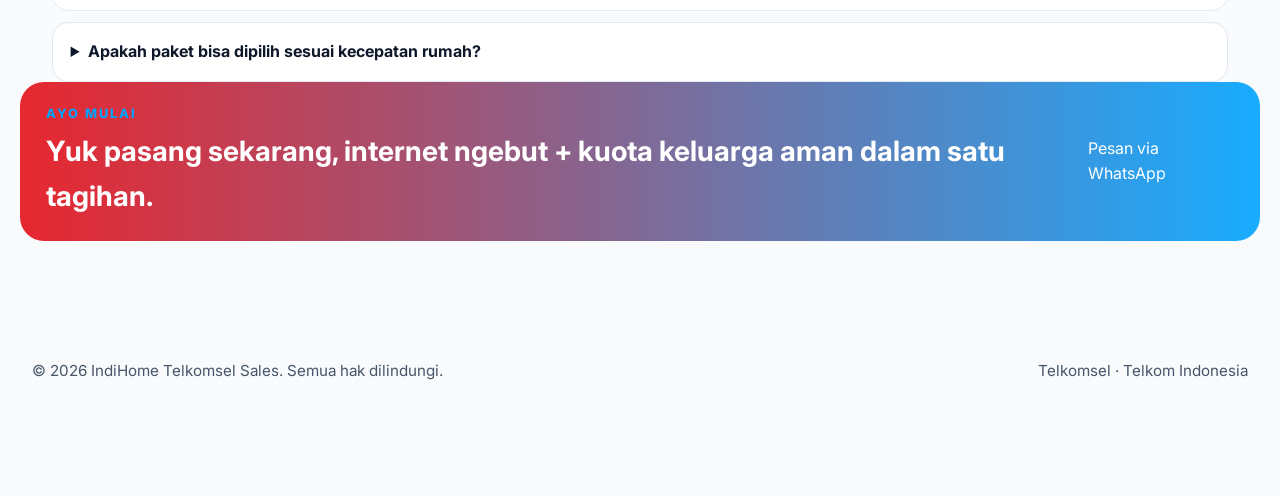
==== commit 75a067e9: "add netlify publish config and seo metadata" ====
--- a/index.html
+++ b/index.html
@@ -9,7 +9,9 @@
       content="Dapatkan promo pasang IndiHome murah dengan internet cepat, bonus kuota keluarga, dan proses pemasangan yang mudah."
     />
     <meta name="google-site-verification" content="s_N_z-RWJ7BHsa_tymscrifIUYk4Oc1BQaIsasx-C9E" />
-    <link rel="canonical" href="https://indihome-promote-sales.vercel.app/" />
+    <meta name="robots" content="index,follow" />
+    <link rel="canonical" href="https://indihomesalesofficial.netlify.app/" />
+    <link rel="sitemap" type="application/xml" title="Sitemap" href="/sitemap.xml" />
     <link rel="preconnect" href="https://fonts.googleapis.com" />
     <link rel="preconnect" href="https://fonts.gstatic.com" crossorigin />
     <link
